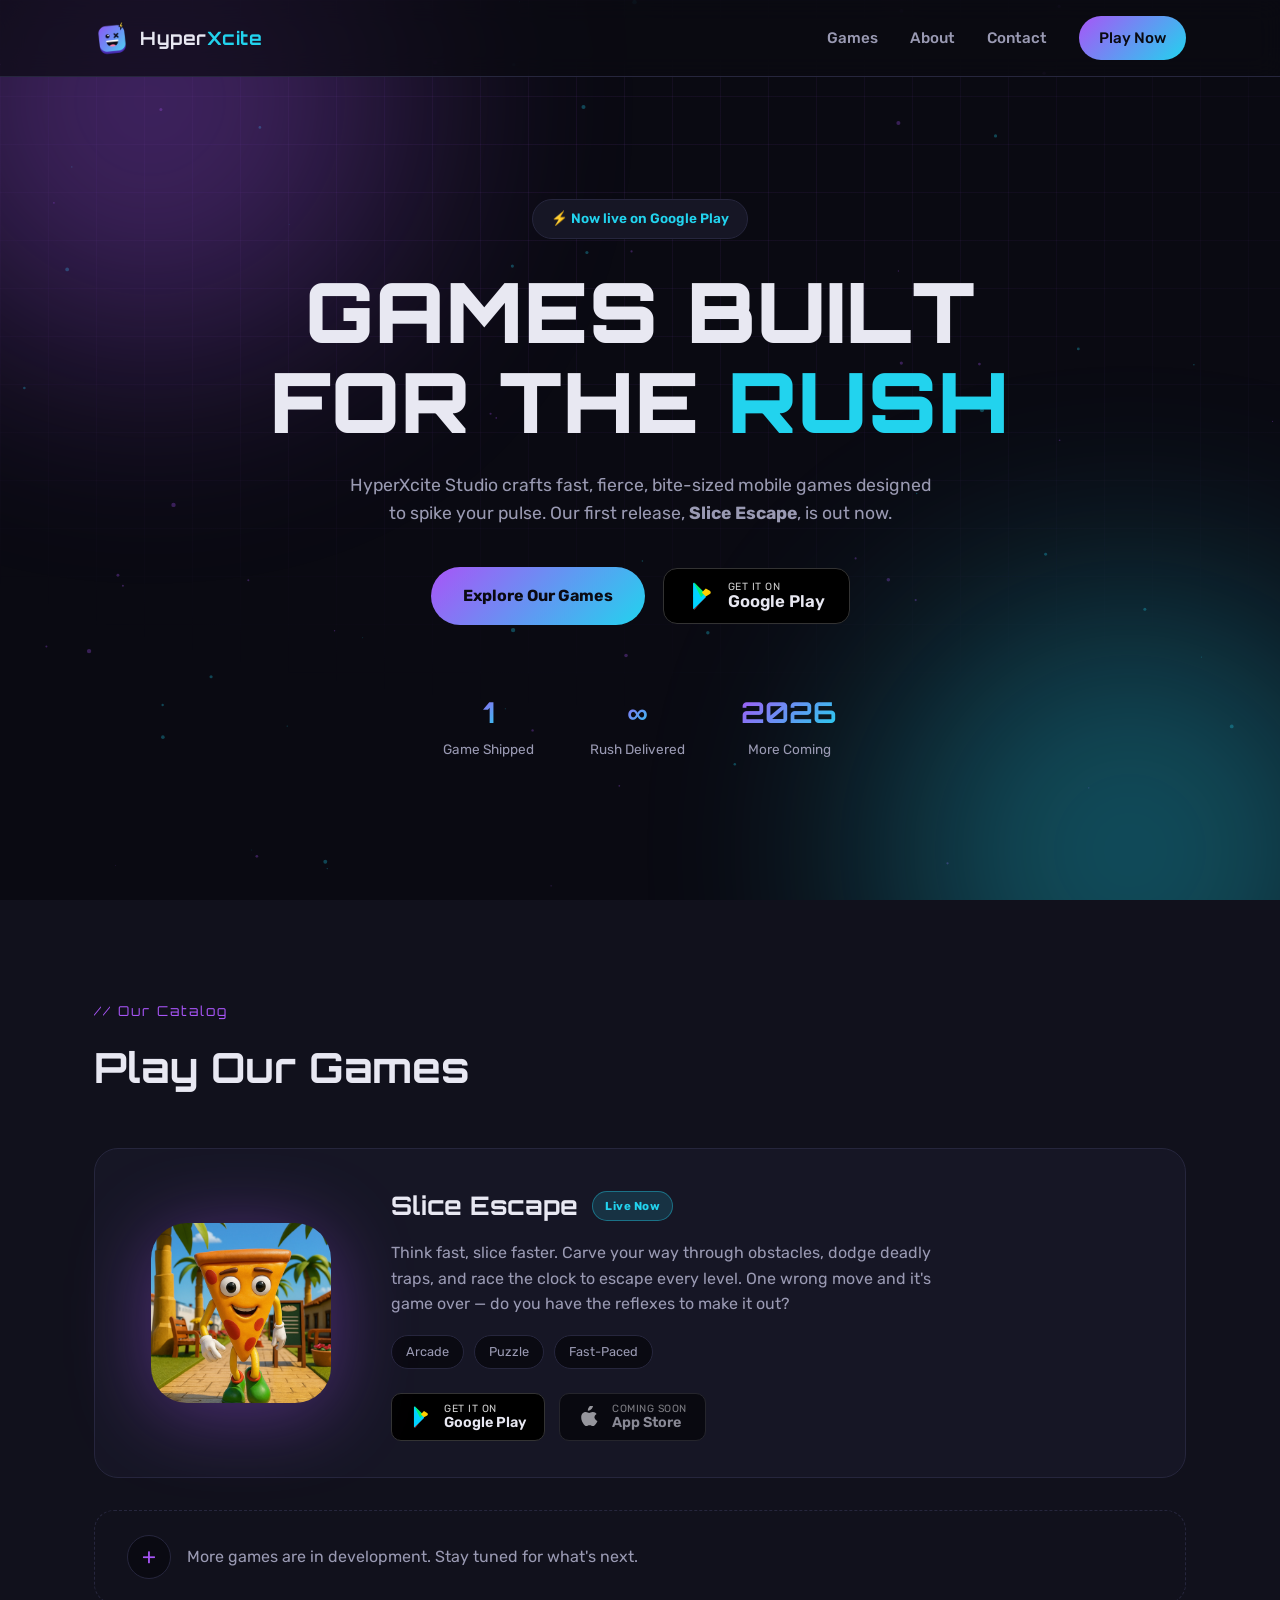
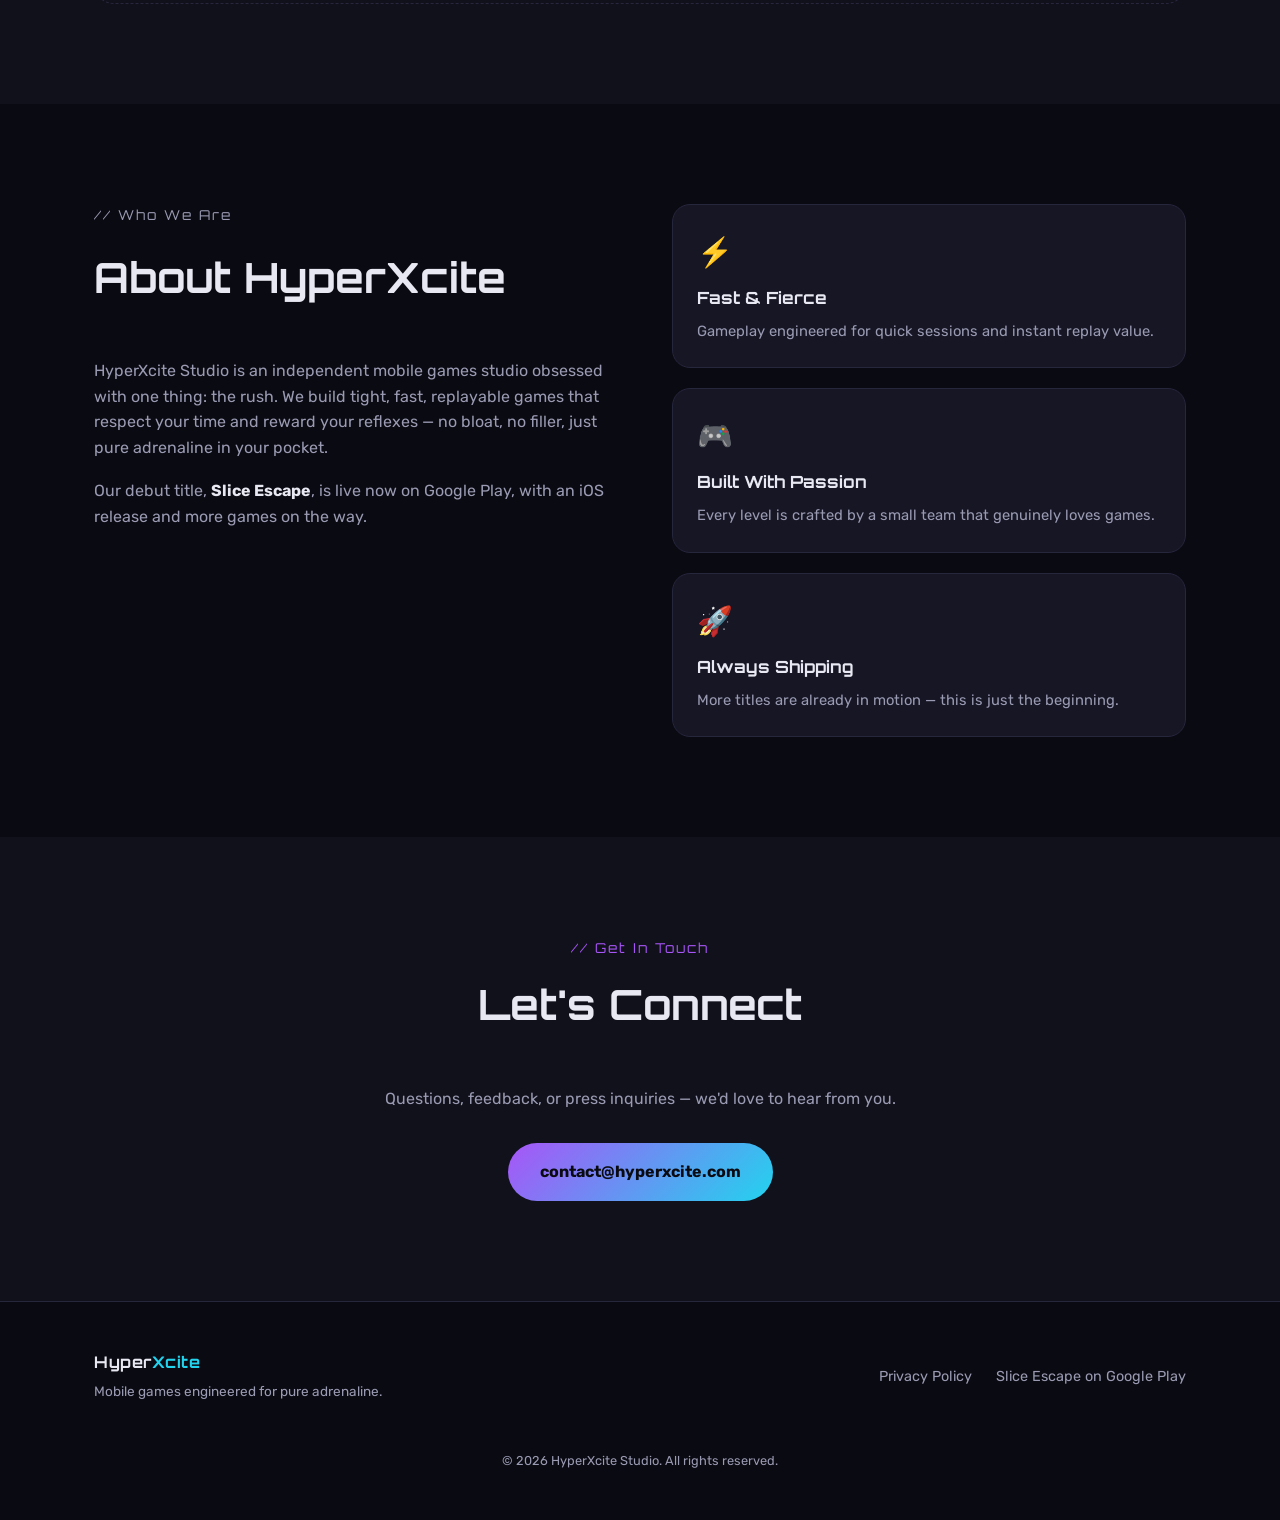
==== index.html @ 05a313d1 "Add HyperXcite mascot icon as logo and favicon Replaces the placeholder gradient-slash SVG with the " ====
<!DOCTYPE html>
<html lang="en">
<head>
<meta charset="UTF-8">
<meta name="viewport" content="width=device-width, initial-scale=1.0">
<title>HyperXcite Studio — Mobile Games Built for the Rush</title>
<meta name="description" content="HyperXcite Studio creates fast-paced, adrenaline-fueled mobile games. Play Slice Escape now on Google Play.">

<meta property="og:title" content="HyperXcite Studio">
<meta property="og:description" content="Fast. Fierce. Fun. Mobile games engineered for pure adrenaline.">
<meta property="og:type" content="website">

<link rel="icon" type="image/png" href="assets/images/favicon-64.png">

<link rel="preconnect" href="https://fonts.googleapis.com">
<link rel="preconnect" href="https://fonts.gstatic.com" crossorigin>
<link href="https://fonts.googleapis.com/css2?family=Orbitron:wght@500;700;900&family=Rubik:wght@400;500;600;700&display=swap" rel="stylesheet">

<link rel="stylesheet" href="assets/css/style.css">
</head>
<body>

<canvas id="fx" aria-hidden="true"></canvas>

<header class="site-header" id="top">
  <div class="container header-inner">
    <a href="#top" class="logo">
      <img src="assets/images/hyperxcite-icon-180.png" alt="" class="logo-mark" width="180" height="180">
      <span class="logo-text">Hyper<span class="accent">Xcite</span></span>
    </a>

    <nav class="nav" id="nav">
      <a href="#games">Games</a>
      <a href="#about">About</a>
      <a href="#contact">Contact</a>
      <a href="https://play.google.com/store/apps/developer?id=HyperXcite+Game+Studio&hl=en" class="nav-cta" target="_blank" rel="noopener">Play Now</a>
    </nav>

    <button class="nav-toggle" id="navToggle" aria-label="Toggle menu" aria-expanded="false">
      <span></span><span></span><span></span>
    </button>
  </div>
</header>

<main>

  <section class="hero">
    <div class="hero-grid" aria-hidden="true"></div>
    <div class="hero-glow hero-glow--a" aria-hidden="true"></div>
    <div class="hero-glow hero-glow--b" aria-hidden="true"></div>

    <div class="container hero-inner">
      <p class="eyebrow">⚡ Now live on Google Play</p>
      <h1 class="hero-title">
        GAMES BUILT<br>
        FOR THE <span class="accent glitch" data-text="RUSH">RUSH</span>
      </h1>
      <p class="hero-sub">
        HyperXcite Studio crafts fast, fierce, bite-sized mobile games designed to spike
        your pulse. Our first release, <strong>Slice Escape</strong>, is out now.
      </p>
      <div class="hero-actions">
        <a class="btn btn-primary" href="#games">Explore Our Games</a>
        <a class="store-badge" href="https://play.google.com/store/apps/developer?id=HyperXcite+Game+Studio&hl=en" target="_blank" rel="noopener" aria-label="Get Slice Escape on Google Play">
          <svg viewBox="0 0 512 512" class="store-badge-icon" aria-hidden="true">
            <path fill="#00D2FF" d="M325.3 234.3L104.6 13.6c-7.7 3.9-12.6 11.9-12.6 20.9v443c0 9 4.9 17 12.6 20.9l220.7-220.7z"/>
            <path fill="#00F076" d="M104.6 13.6c1.9-1 4-1.6 6.2-1.6 5 0 9.8 1.9 13.4 5.4l186.9 186.9-73 73L104.6 13.6z"/>
            <path fill="#FF3A44" d="M325.3 277.7l-87.2 87.2L124.2 498.6c-3.6 3.5-8.4 5.4-13.4 5.4-2.2 0-4.3-.6-6.2-1.6l164.6-164.7 56.1-60z"/>
            <path fill="#FFCF00" d="M398.9 221.7l-73.6 42.6-73-73 73-73 73.6 42.6c10.6 6.1 17.1 17.4 17.1 29.6s-6.5 23.6-17.1 30.2z"/>
          </svg>
          <span class="store-badge-text"><small>GET IT ON</small>Google Play</span>
        </a>
      </div>

      <div class="hero-stats">
        <div><strong>1</strong><span>Game Shipped</span></div>
        <div><strong>∞</strong><span>Rush Delivered</span></div>
        <div><strong>2026</strong><span>More Coming</span></div>
      </div>
    </div>
  </section>

  <section id="games" class="games">
    <div class="container">
      <p class="section-tag">// Our Catalog</p>
      <h2 class="section-title">Play Our Games</h2>

      <div class="game-card">
        <div class="game-art">
          <img
            src="assets/images/slice-escape-icon.png"
            alt="Slice Escape app icon"
            class="game-icon"
            width="200" height="200" loading="lazy">
        </div>

        <div class="game-info">
          <div class="game-heading">
            <h3>Slice Escape</h3>
            <span class="badge badge-live">Live Now</span>
          </div>
          <p class="game-desc">
            Think fast, slice faster. Carve your way through obstacles, dodge deadly traps,
            and race the clock to escape every level. One wrong move and it's game over —
            do you have the reflexes to make it out?
          </p>

          <ul class="game-tags">
            <li>Arcade</li>
            <li>Puzzle</li>
            <li>Fast-Paced</li>
          </ul>

          <div class="game-actions">
            <a class="store-badge store-badge--sm" href="https://play.google.com/store/apps/details?id=com.hyperxcite.sliceescape&hl=en" target="_blank" rel="noopener" aria-label="Get Slice Escape on Google Play">
              <svg viewBox="0 0 512 512" class="store-badge-icon" aria-hidden="true">
                <path fill="#00D2FF" d="M325.3 234.3L104.6 13.6c-7.7 3.9-12.6 11.9-12.6 20.9v443c0 9 4.9 17 12.6 20.9l220.7-220.7z"/>
                <path fill="#00F076" d="M104.6 13.6c1.9-1 4-1.6 6.2-1.6 5 0 9.8 1.9 13.4 5.4l186.9 186.9-73 73L104.6 13.6z"/>
                <path fill="#FF3A44" d="M325.3 277.7l-87.2 87.2L124.2 498.6c-3.6 3.5-8.4 5.4-13.4 5.4-2.2 0-4.3-.6-6.2-1.6l164.6-164.7 56.1-60z"/>
                <path fill="#FFCF00" d="M398.9 221.7l-73.6 42.6-73-73 73-73 73.6 42.6c10.6 6.1 17.1 17.4 17.1 29.6s-6.5 23.6-17.1 30.2z"/>
              </svg>
              <span class="store-badge-text"><small>GET IT ON</small>Google Play</span>
            </a>

            <span class="store-badge store-badge--sm store-badge--disabled" aria-disabled="true">
              <svg viewBox="0 0 384 512" class="store-badge-icon store-badge-icon--apple" aria-hidden="true">
                <path fill="currentColor" d="M318.7 268.7c-.2-36.7 16.4-64.4 50-84.8-18.8-26.9-47.2-41.7-84.7-44.6-35.5-2.8-74.3 20.7-88.5 20.7-15 0-49.4-19.7-76.4-19.2-52.3.8-107.9 41.5-107.9 124.5 0 25.4 4.8 51.7 14.3 78.8 12.8 36.2 59 124.9 107.3 123.4 25.2-.6 43-17.9 75.8-17.9 31.8 0 48.3 17.9 76.4 17.9 48.8-.7 90.5-81.4 102.6-117.6-65.3-30.8-68.9-90.4-68.9-81.2zM255.6 65.4c20.9-25.3 35.1-60 31.1-94.6-30.4 1.2-67.1 20.4-88.8 46.4-19.5 23-36.6 59.4-32 93.6 31.6 2.4 64.1-17.2 89.7-45.4z"/>
              </svg>
              <span class="store-badge-text"><small>COMING SOON</small>App Store</span>
            </span>
          </div>
        </div>
      </div>

      <div class="more-games">
        <div class="more-games-icon" aria-hidden="true">+</div>
        <p>More games are in development. Stay tuned for what's next.</p>
      </div>
    </div>
  </section>

  <section id="about" class="about">
    <div class="container about-inner">
      <div class="about-copy">
        <p class="section-tag">// Who We Are</p>
        <h2 class="section-title">About HyperXcite</h2>
        <p>
          HyperXcite Studio is an independent mobile games studio obsessed with one thing:
          the rush. We build tight, fast, replayable games that respect your time and reward
          your reflexes — no bloat, no filler, just pure adrenaline in your pocket.
        </p>
        <p>
          Our debut title, <strong>Slice Escape</strong>, is live now on Google Play, with an
          iOS release and more games on the way.
        </p>
      </div>

      <div class="about-features">
        <div class="feature-card">
          <div class="feature-icon">⚡</div>
          <h3>Fast &amp; Fierce</h3>
          <p>Gameplay engineered for quick sessions and instant replay value.</p>
        </div>
        <div class="feature-card">
          <div class="feature-icon">🎮</div>
          <h3>Built With Passion</h3>
          <p>Every level is crafted by a small team that genuinely loves games.</p>
        </div>
        <div class="feature-card">
          <div class="feature-icon">🚀</div>
          <h3>Always Shipping</h3>
          <p>More titles are already in motion — this is just the beginning.</p>
        </div>
      </div>
    </div>
  </section>

  <section id="contact" class="contact">
    <div class="container contact-inner">
      <p class="section-tag">// Get In Touch</p>
      <h2 class="section-title">Let's Connect</h2>
      <p class="contact-sub">Questions, feedback, or press inquiries — we'd love to hear from you.</p>
      <a class="btn btn-primary" href="mailto:contact@hyperxcite.com">contact@hyperxcite.com</a>
    </div>
  </section>

</main>

<footer class="site-footer">
  <div class="container footer-inner">
    <div class="footer-brand">
      <span class="logo-text small">Hyper<span class="accent">Xcite</span></span>
      <p>Mobile games engineered for pure adrenaline.</p>
    </div>
    <div class="footer-links">
      <a href="privacy.html">Privacy Policy</a>
      <a href="https://play.google.com/store/apps/details?id=com.hyperxcite.sliceescape&hl=en" target="_blank" rel="noopener">Slice Escape on Google Play</a>
    </div>
    <p class="footer-copy">© 2026 HyperXcite Studio. All rights reserved.</p>
  </div>
</footer>

<script src="assets/js/main.js"></script>
</body>
</html>
---- assets/css/style.css ----
/* ---------- Tokens ---------- */
:root {
  --bg: #0a0a12;
  --bg-soft: #11111c;
  --surface: #161625;
  --surface-border: #26263d;
  --text: #e8e8f2;
  --text-muted: #9a9ab3;
  --purple: #a855f7;
  --cyan: #22d3ee;
  --pink: #f472b6;
  --grad: linear-gradient(135deg, var(--purple), var(--cyan));
  --font-display: 'Orbitron', sans-serif;
  --font-body: 'Rubik', sans-serif;
  --container: 1140px;
}

* { margin: 0; padding: 0; box-sizing: border-box; }

html { scroll-behavior: smooth; }

body {
  background: var(--bg);
  color: var(--text);
  font-family: var(--font-body);
  line-height: 1.6;
  overflow-x: hidden;
}

.container {
  max-width: var(--container);
  margin: 0 auto;
  padding: 0 24px;
}

.accent { color: var(--cyan); }

a { color: inherit; text-decoration: none; }

#fx {
  position: fixed;
  inset: 0;
  z-index: 0;
  opacity: 0.5;
  pointer-events: none;
}

/* ---------- Header ---------- */
.site-header {
  position: fixed;
  top: 0; left: 0; right: 0;
  z-index: 50;
  background: rgba(10, 10, 18, 0.7);
  backdrop-filter: blur(12px);
  border-bottom: 1px solid var(--surface-border);
}

.header-inner {
  display: flex;
  align-items: center;
  justify-content: space-between;
  height: 76px;
}

.logo {
  display: flex;
  align-items: center;
  gap: 10px;
}

.logo-mark { width: 36px; height: 36px; flex-shrink: 0; object-fit: contain; }

.logo-text {
  font-family: var(--font-display);
  font-weight: 700;
  font-size: 1.15rem;
  letter-spacing: 0.5px;
}
.logo-text.small { font-size: 1rem; }

.nav {
  display: flex;
  align-items: center;
  gap: 32px;
}

.nav a {
  font-size: 0.95rem;
  font-weight: 500;
  color: var(--text-muted);
  transition: color 0.2s;
}
.nav a:hover { color: var(--text); }

.nav-cta {
  padding: 10px 20px;
  border-radius: 999px;
  background: var(--grad);
  color: #0a0a12 !important;
  font-weight: 700;
}

.nav-toggle {
  display: none;
  flex-direction: column;
  justify-content: center;
  gap: 5px;
  width: 36px; height: 36px;
  background: none;
  border: none;
  cursor: pointer;
}
.nav-toggle span {
  width: 100%;
  height: 2px;
  background: var(--text);
  border-radius: 2px;
}

/* ---------- Hero ---------- */
.hero {
  position: relative;
  min-height: 100vh;
  display: flex;
  align-items: center;
  padding: 140px 0 80px;
  overflow: hidden;
}

.hero-grid {
  position: absolute;
  inset: 0;
  background-image:
    linear-gradient(rgba(168,85,247,0.08) 1px, transparent 1px),
    linear-gradient(90deg, rgba(168,85,247,0.08) 1px, transparent 1px);
  background-size: 48px 48px;
  mask-image: radial-gradient(ellipse 80% 60% at 50% 20%, black, transparent);
}

.hero-glow {
  position: absolute;
  width: 500px; height: 500px;
  border-radius: 50%;
  filter: blur(120px);
  opacity: 0.35;
  z-index: 0;
}
.hero-glow--a { background: var(--purple); top: -150px; left: -100px; }
.hero-glow--b { background: var(--cyan); bottom: -200px; right: -100px; }

.hero-inner { position: relative; z-index: 1; text-align: center; }

.eyebrow {
  display: inline-block;
  padding: 8px 18px;
  border-radius: 999px;
  border: 1px solid var(--surface-border);
  background: var(--surface);
  color: var(--cyan);
  font-size: 0.85rem;
  font-weight: 600;
  margin-bottom: 28px;
}

.hero-title {
  font-family: var(--font-display);
  font-weight: 900;
  font-size: clamp(2.6rem, 7vw, 5.2rem);
  line-height: 1.08;
  letter-spacing: 1px;
  margin-bottom: 24px;
}

.glitch { position: relative; }

.hero-sub {
  max-width: 600px;
  margin: 0 auto 40px;
  color: var(--text-muted);
  font-size: 1.1rem;
}

.hero-actions {
  display: flex;
  flex-wrap: wrap;
  justify-content: center;
  align-items: center;
  gap: 18px;
  margin-bottom: 64px;
}

.btn {
  display: inline-flex;
  align-items: center;
  justify-content: center;
  padding: 16px 32px;
  border-radius: 999px;
  font-weight: 700;
  font-size: 1rem;
  transition: transform 0.2s, box-shadow 0.2s;
}

.btn-primary {
  background: var(--grad);
  color: #0a0a12;
  box-shadow: 0 0 0 0 rgba(168,85,247,0);
}
.btn-primary:hover {
  transform: translateY(-3px);
  box-shadow: 0 10px 30px -5px rgba(168,85,247,0.6);
}

.store-badge {
  display: inline-flex;
  align-items: center;
  gap: 12px;
  padding: 12px 24px;
  border-radius: 14px;
  background: #000;
  border: 1px solid #333;
  transition: transform 0.2s, border-color 0.2s;
}
.store-badge:hover { transform: translateY(-3px); border-color: var(--cyan); }
.store-badge-icon { width: 28px; height: 28px; }
.store-badge-icon--apple { color: #fff; }
.store-badge-text { display: flex; flex-direction: column; text-align: left; font-weight: 600; font-size: 1.05rem; line-height: 1.1; }
.store-badge-text small { font-size: 0.65rem; font-weight: 400; color: #ccc; letter-spacing: 0.5px; }

.store-badge--sm { padding: 9px 18px; border-radius: 10px; }
.store-badge--sm .store-badge-icon { width: 22px; height: 22px; }
.store-badge--sm .store-badge-text { font-size: 0.9rem; }

.store-badge--disabled {
  opacity: 0.55;
  cursor: default;
  pointer-events: none;
}

.hero-stats {
  display: flex;
  justify-content: center;
  gap: 56px;
  flex-wrap: wrap;
}
.hero-stats div { display: flex; flex-direction: column; align-items: center; gap: 4px; }
.hero-stats strong {
  font-family: var(--font-display);
  font-size: 1.8rem;
  background: var(--grad);
  -webkit-background-clip: text;
  background-clip: text;
  color: transparent;
}
.hero-stats span { font-size: 0.85rem; color: var(--text-muted); }

/* ---------- Sections (generic) ---------- */
section { position: relative; z-index: 1; padding: 100px 0; }

.section-tag {
  font-family: var(--font-display);
  color: var(--purple);
  font-size: 0.85rem;
  letter-spacing: 2px;
  margin-bottom: 12px;
}

.section-title {
  font-family: var(--font-display);
  font-weight: 700;
  font-size: clamp(1.8rem, 4vw, 2.6rem);
  margin-bottom: 48px;
}

/* ---------- Games ---------- */
.games { background: var(--bg-soft); }

.game-card {
  display: grid;
  grid-template-columns: 220px 1fr;
  gap: 40px;
  background: var(--surface);
  border: 1px solid var(--surface-border);
  border-radius: 24px;
  padding: 36px;
  align-items: center;
}

.game-art { display: flex; justify-content: center; }
.game-icon {
  width: 180px; height: 180px;
  border-radius: 36px;
  object-fit: cover;
  filter: drop-shadow(0 10px 40px rgba(168,85,247,0.4));
}

.game-heading { display: flex; align-items: center; gap: 14px; margin-bottom: 14px; flex-wrap: wrap; }
.game-heading h3 { font-family: var(--font-display); font-size: 1.6rem; }

.badge {
  font-size: 0.72rem;
  font-weight: 700;
  padding: 5px 12px;
  border-radius: 999px;
  letter-spacing: 0.5px;
}
.badge-live {
  background: rgba(34,211,238,0.15);
  color: var(--cyan);
  border: 1px solid rgba(34,211,238,0.4);
}

.game-desc { color: var(--text-muted); margin-bottom: 18px; max-width: 560px; }

.game-tags { display: flex; gap: 10px; list-style: none; margin-bottom: 24px; flex-wrap: wrap; }
.game-tags li {
  font-size: 0.8rem;
  padding: 6px 14px;
  border-radius: 999px;
  background: var(--bg);
  border: 1px solid var(--surface-border);
  color: var(--text-muted);
}

.game-actions { display: flex; gap: 14px; flex-wrap: wrap; }

.more-games {
  margin-top: 32px;
  display: flex;
  align-items: center;
  gap: 16px;
  color: var(--text-muted);
  border: 1px dashed var(--surface-border);
  border-radius: 20px;
  padding: 24px 32px;
}
.more-games-icon {
  width: 44px; height: 44px;
  flex-shrink: 0;
  border-radius: 50%;
  display: flex; align-items: center; justify-content: center;
  background: var(--bg);
  border: 1px solid var(--surface-border);
  font-size: 1.4rem;
  color: var(--purple);
}

/* ---------- About ---------- */
.about-inner {
  display: grid;
  grid-template-columns: 1fr 1fr;
  gap: 64px;
  align-items: start;
}

.about-copy p { color: var(--text-muted); margin-bottom: 18px; }
.about-copy strong { color: var(--text); }

.about-features { display: flex; flex-direction: column; gap: 20px; }

.feature-card {
  background: var(--surface);
  border: 1px solid var(--surface-border);
  border-radius: 18px;
  padding: 24px;
}
.feature-icon { font-size: 1.8rem; margin-bottom: 10px; }
.feature-card h3 { font-family: var(--font-display); font-size: 1.05rem; margin-bottom: 8px; }
.feature-card p { color: var(--text-muted); font-size: 0.92rem; }

/* ---------- Contact ---------- */
.contact { background: var(--bg-soft); text-align: center; }
.contact-inner { max-width: 560px; margin: 0 auto; }
.contact-sub { color: var(--text-muted); margin-bottom: 32px; }

/* ---------- Footer ---------- */
.site-footer {
  border-top: 1px solid var(--surface-border);
  padding: 48px 0;
  position: relative; z-index: 1;
}
.footer-inner {
  display: flex;
  justify-content: space-between;
  align-items: center;
  flex-wrap: wrap;
  gap: 24px;
}
.footer-brand p { color: var(--text-muted); font-size: 0.85rem; margin-top: 6px; }
.footer-links { display: flex; gap: 24px; flex-wrap: wrap; }
.footer-links a { color: var(--text-muted); font-size: 0.9rem; transition: color 0.2s; }
.footer-links a:hover { color: var(--cyan); }
.footer-copy { width: 100%; text-align: center; color: var(--text-muted); font-size: 0.8rem; margin-top: 24px; }

/* ---------- Reveal animation ---------- */
.reveal { opacity: 0; transform: translateY(24px); transition: opacity 0.6s ease, transform 0.6s ease; }
.reveal.is-visible { opacity: 1; transform: translateY(0); }

/* ---------- Responsive ---------- */
@media (max-width: 860px) {
  .nav { display: none; }
  .nav-toggle { display: flex; }
  .game-card { grid-template-columns: 1fr; text-align: center; }
  .game-heading { justify-content: center; }
  .game-actions { justify-content: center; }
  .about-inner { grid-template-columns: 1fr; }
}

@media (max-width: 860px) {
  .nav.is-open {
    display: flex;
    flex-direction: column;
    position: absolute;
    top: 76px; left: 0; right: 0;
    background: var(--bg-soft);
    border-bottom: 1px solid var(--surface-border);
    padding: 24px;
    gap: 20px;
  }
}
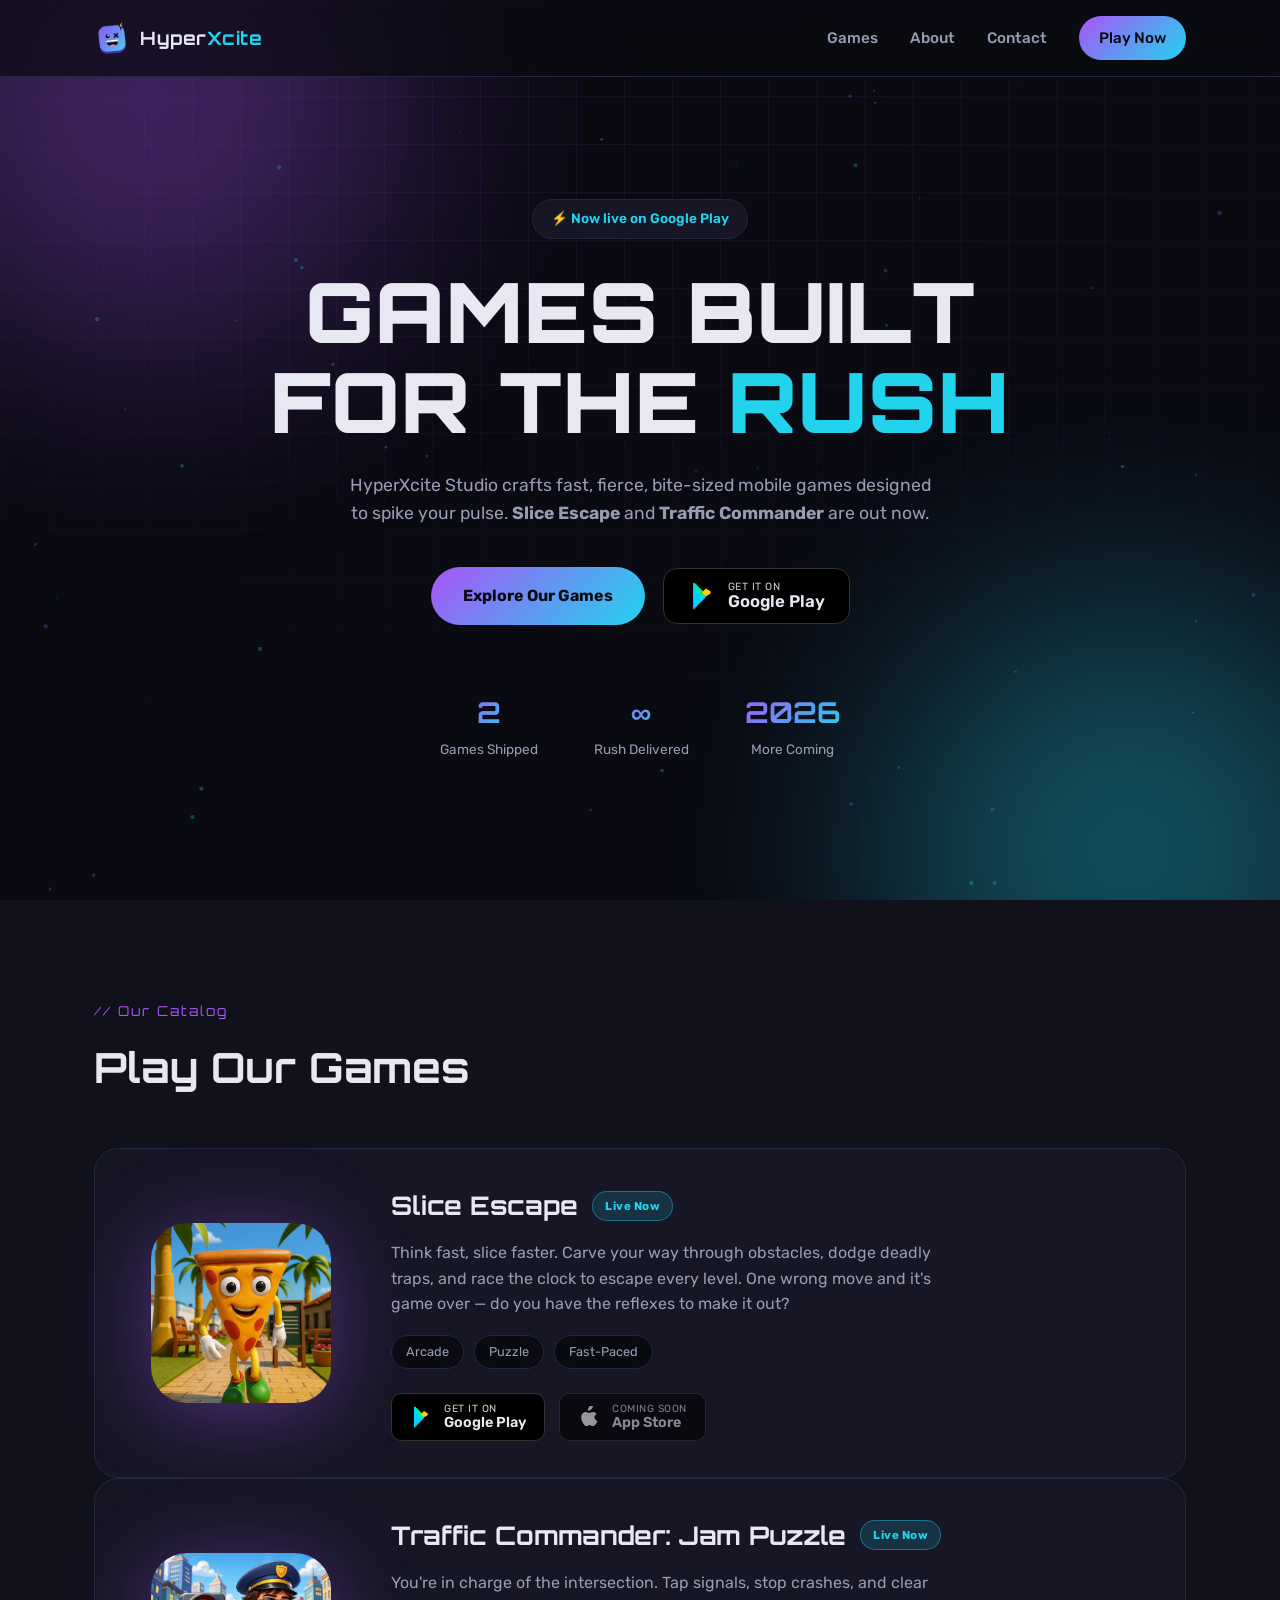
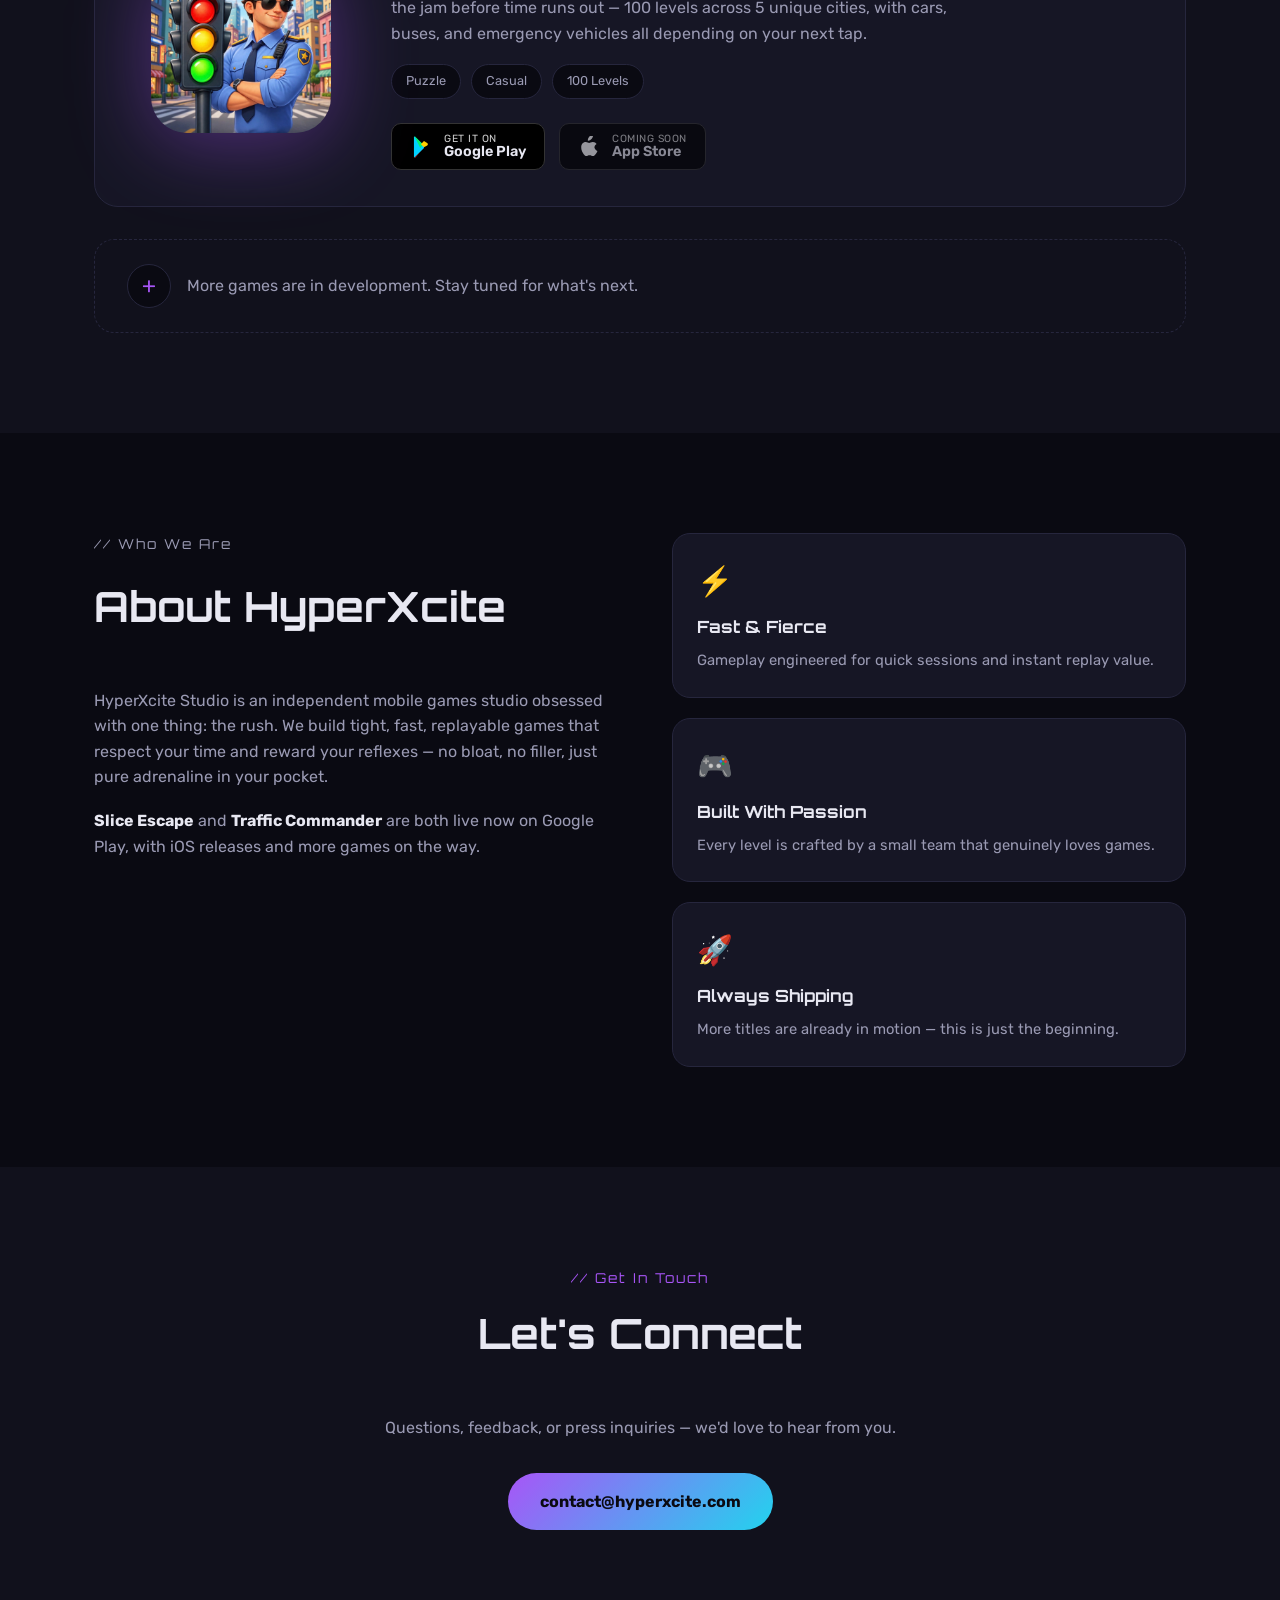
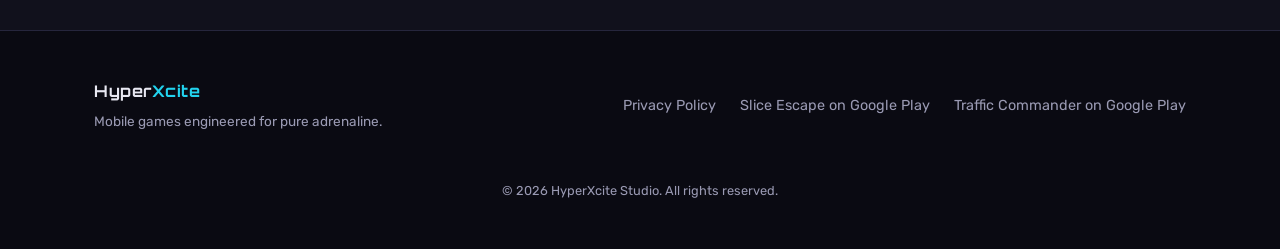
==== commit 69d6db9e: "Add Traffic Commander: Jam Puzzle to games catalog Second HyperXcite title, now live on Google Play." ====
--- a/index.html
+++ b/index.html
@@ -57,7 +57,7 @@
       </h1>
       <p class="hero-sub">
         HyperXcite Studio crafts fast, fierce, bite-sized mobile games designed to spike
-        your pulse. Our first release, <strong>Slice Escape</strong>, is out now.
+        your pulse. <strong>Slice Escape</strong> and <strong>Traffic Commander</strong> are out now.
       </p>
       <div class="hero-actions">
         <a class="btn btn-primary" href="#games">Explore Our Games</a>
@@ -73,7 +73,7 @@
       </div>
 
       <div class="hero-stats">
-        <div><strong>1</strong><span>Game Shipped</span></div>
+        <div><strong>2</strong><span>Games Shipped</span></div>
         <div><strong>∞</strong><span>Rush Delivered</span></div>
         <div><strong>2026</strong><span>More Coming</span></div>
       </div>
@@ -113,6 +113,53 @@
 
           <div class="game-actions">
             <a class="store-badge store-badge--sm" href="https://play.google.com/store/apps/details?id=com.hyperxcite.sliceescape&hl=en" target="_blank" rel="noopener" aria-label="Get Slice Escape on Google Play">
+              <svg viewBox="0 0 512 512" class="store-badge-icon" aria-hidden="true">
+                <path fill="#00D2FF" d="M325.3 234.3L104.6 13.6c-7.7 3.9-12.6 11.9-12.6 20.9v443c0 9 4.9 17 12.6 20.9l220.7-220.7z"/>
+                <path fill="#00F076" d="M104.6 13.6c1.9-1 4-1.6 6.2-1.6 5 0 9.8 1.9 13.4 5.4l186.9 186.9-73 73L104.6 13.6z"/>
+                <path fill="#FF3A44" d="M325.3 277.7l-87.2 87.2L124.2 498.6c-3.6 3.5-8.4 5.4-13.4 5.4-2.2 0-4.3-.6-6.2-1.6l164.6-164.7 56.1-60z"/>
+                <path fill="#FFCF00" d="M398.9 221.7l-73.6 42.6-73-73 73-73 73.6 42.6c10.6 6.1 17.1 17.4 17.1 29.6s-6.5 23.6-17.1 30.2z"/>
+              </svg>
+              <span class="store-badge-text"><small>GET IT ON</small>Google Play</span>
+            </a>
+
+            <span class="store-badge store-badge--sm store-badge--disabled" aria-disabled="true">
+              <svg viewBox="0 0 384 512" class="store-badge-icon store-badge-icon--apple" aria-hidden="true">
+                <path fill="currentColor" d="M318.7 268.7c-.2-36.7 16.4-64.4 50-84.8-18.8-26.9-47.2-41.7-84.7-44.6-35.5-2.8-74.3 20.7-88.5 20.7-15 0-49.4-19.7-76.4-19.2-52.3.8-107.9 41.5-107.9 124.5 0 25.4 4.8 51.7 14.3 78.8 12.8 36.2 59 124.9 107.3 123.4 25.2-.6 43-17.9 75.8-17.9 31.8 0 48.3 17.9 76.4 17.9 48.8-.7 90.5-81.4 102.6-117.6-65.3-30.8-68.9-90.4-68.9-81.2zM255.6 65.4c20.9-25.3 35.1-60 31.1-94.6-30.4 1.2-67.1 20.4-88.8 46.4-19.5 23-36.6 59.4-32 93.6 31.6 2.4 64.1-17.2 89.7-45.4z"/>
+              </svg>
+              <span class="store-badge-text"><small>COMING SOON</small>App Store</span>
+            </span>
+          </div>
+        </div>
+      </div>
+
+      <div class="game-card">
+        <div class="game-art">
+          <img
+            src="assets/images/traffic-commander-icon.png"
+            alt="Traffic Commander: Jam Puzzle app icon"
+            class="game-icon"
+            width="200" height="200" loading="lazy">
+        </div>
+
+        <div class="game-info">
+          <div class="game-heading">
+            <h3>Traffic Commander: Jam Puzzle</h3>
+            <span class="badge badge-live">Live Now</span>
+          </div>
+          <p class="game-desc">
+            You're in charge of the intersection. Tap signals, stop crashes, and clear the jam
+            before time runs out — 100 levels across 5 unique cities, with cars, buses, and
+            emergency vehicles all depending on your next tap.
+          </p>
+
+          <ul class="game-tags">
+            <li>Puzzle</li>
+            <li>Casual</li>
+            <li>100 Levels</li>
+          </ul>
+
+          <div class="game-actions">
+            <a class="store-badge store-badge--sm" href="https://play.google.com/store/apps/details?id=com.hyperxcite.trafficcommander" target="_blank" rel="noopener" aria-label="Get Traffic Commander on Google Play">
               <svg viewBox="0 0 512 512" class="store-badge-icon" aria-hidden="true">
                 <path fill="#00D2FF" d="M325.3 234.3L104.6 13.6c-7.7 3.9-12.6 11.9-12.6 20.9v443c0 9 4.9 17 12.6 20.9l220.7-220.7z"/>
                 <path fill="#00F076" d="M104.6 13.6c1.9-1 4-1.6 6.2-1.6 5 0 9.8 1.9 13.4 5.4l186.9 186.9-73 73L104.6 13.6z"/>
@@ -150,8 +197,8 @@
           your reflexes — no bloat, no filler, just pure adrenaline in your pocket.
         </p>
         <p>
-          Our debut title, <strong>Slice Escape</strong>, is live now on Google Play, with an
-          iOS release and more games on the way.
+          <strong>Slice Escape</strong> and <strong>Traffic Commander</strong> are both live now
+          on Google Play, with iOS releases and more games on the way.
         </p>
       </div>
 
@@ -195,6 +242,7 @@
     <div class="footer-links">
       <a href="privacy.html">Privacy Policy</a>
       <a href="https://play.google.com/store/apps/details?id=com.hyperxcite.sliceescape&hl=en" target="_blank" rel="noopener">Slice Escape on Google Play</a>
+      <a href="https://play.google.com/store/apps/details?id=com.hyperxcite.trafficcommander" target="_blank" rel="noopener">Traffic Commander on Google Play</a>
     </div>
     <p class="footer-copy">© 2026 HyperXcite Studio. All rights reserved.</p>
   </div>
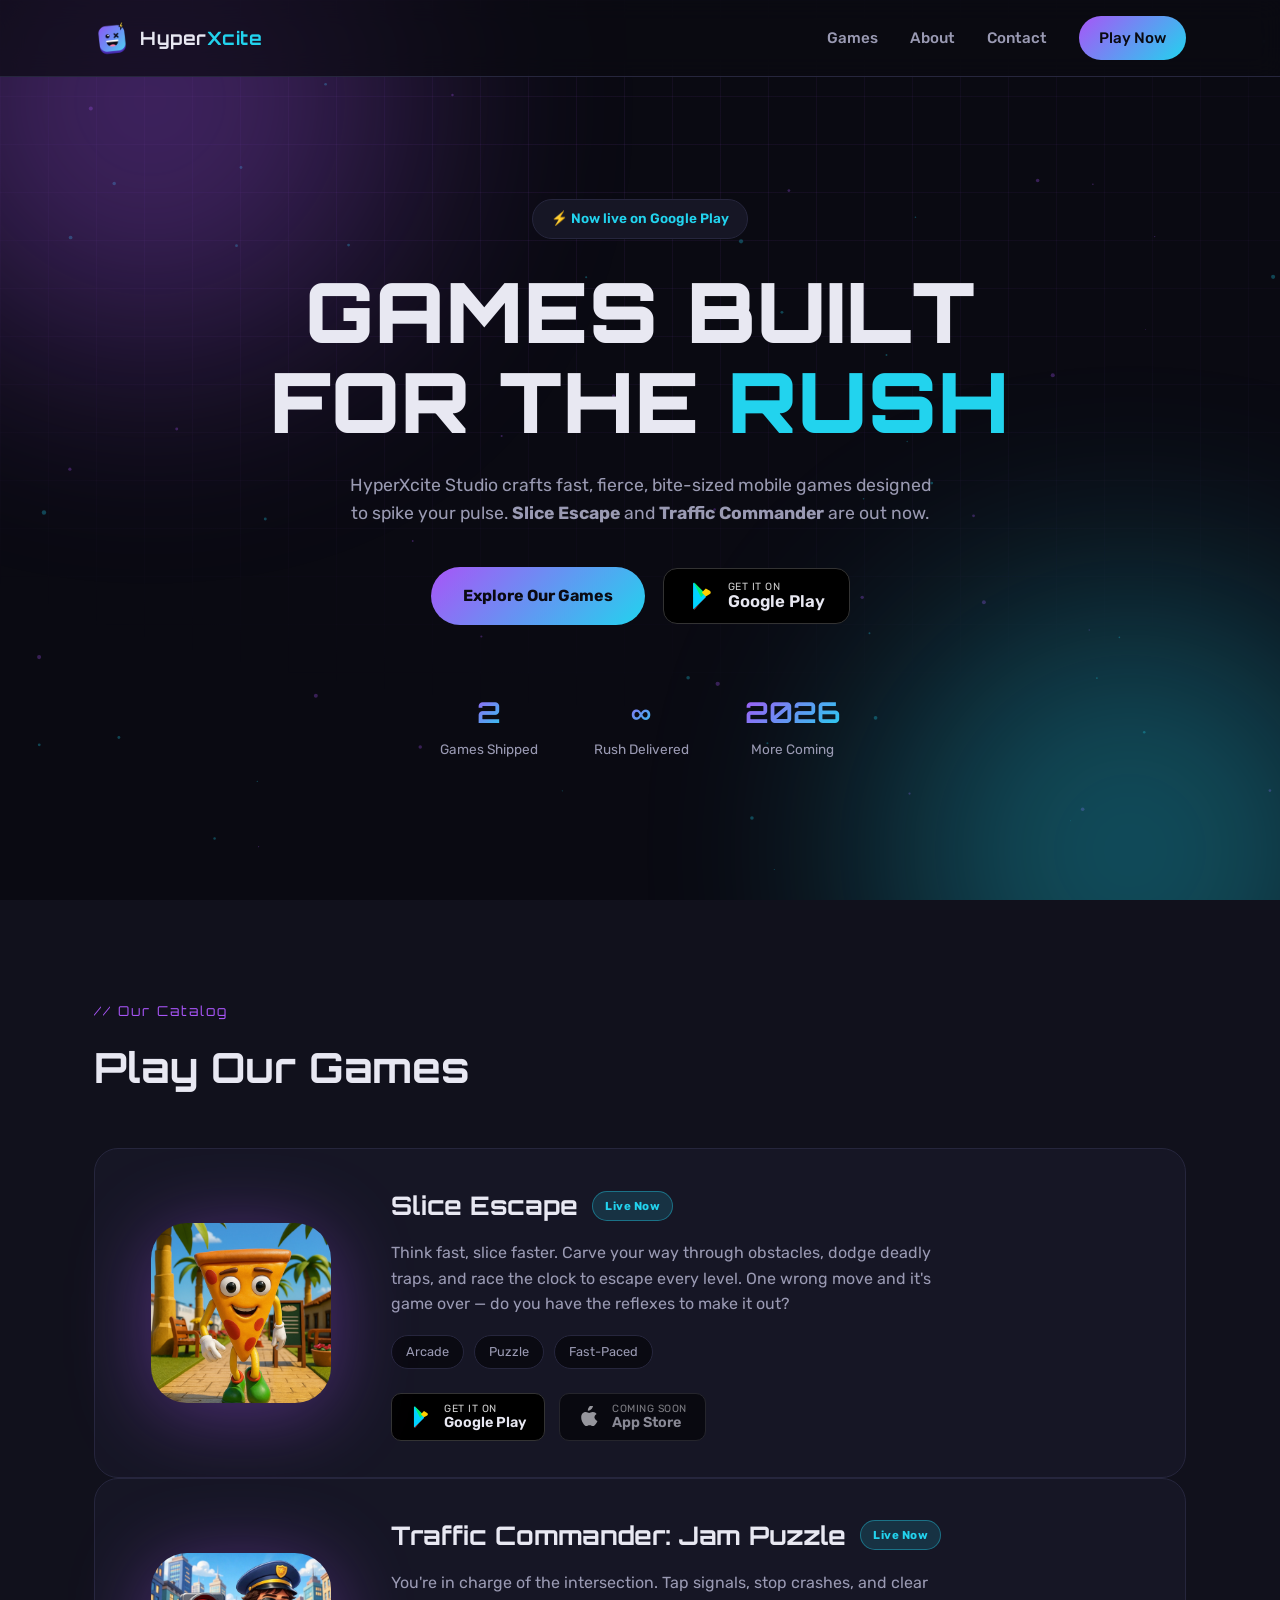
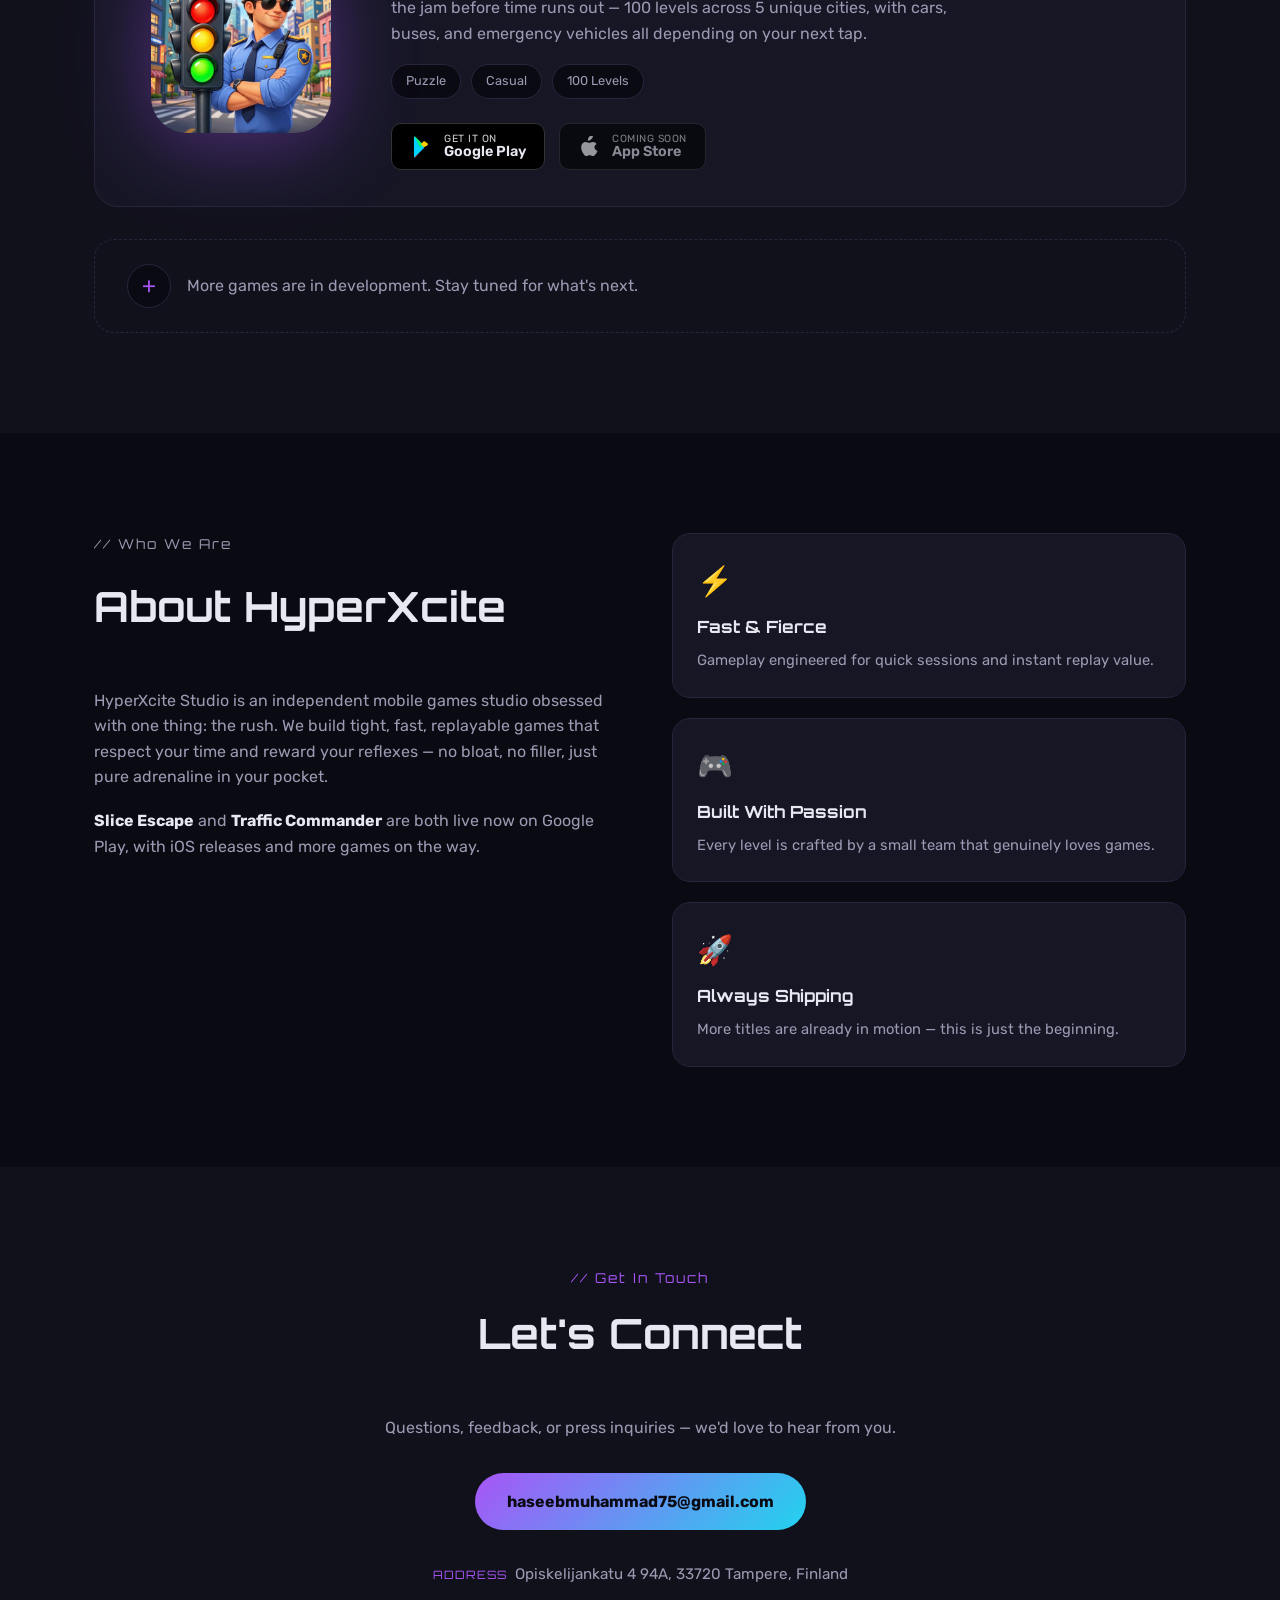
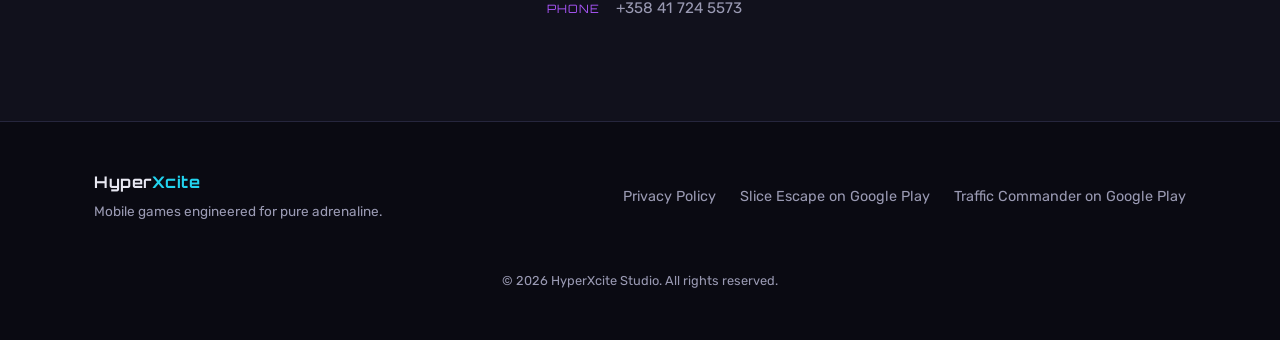
==== commit 40558870: "Add address and phone to contact section, update contact email Replaces placeholder contact@hyperxci" ====
--- a/index.html
+++ b/index.html
@@ -227,7 +227,12 @@
       <p class="section-tag">// Get In Touch</p>
       <h2 class="section-title">Let's Connect</h2>
       <p class="contact-sub">Questions, feedback, or press inquiries — we'd love to hear from you.</p>
-      <a class="btn btn-primary" href="mailto:contact@hyperxcite.com">contact@hyperxcite.com</a>
+      <a class="btn btn-primary" href="mailto:haseebmuhammad75@gmail.com">haseebmuhammad75@gmail.com</a>
+
+      <div class="contact-details">
+        <p><span>Address</span>Opiskelijankatu 4 94A, 33720 Tampere, Finland</p>
+        <p><span>Phone</span><a href="tel:+358417245573">+358 41 724 5573</a></p>
+      </div>
     </div>
   </section>
 
--- a/assets/css/style.css
+++ b/assets/css/style.css
@@ -372,6 +372,21 @@
 .contact-inner { max-width: 560px; margin: 0 auto; }
 .contact-sub { color: var(--text-muted); margin-bottom: 32px; }
 
+.contact-details { margin-top: 32px; display: flex; flex-direction: column; gap: 10px; }
+.contact-details p { color: var(--text-muted); font-size: 0.95rem; }
+.contact-details a { color: var(--text-muted); transition: color 0.2s; }
+.contact-details a:hover { color: var(--cyan); }
+.contact-details span {
+  display: inline-block;
+  min-width: 70px;
+  margin-right: 8px;
+  color: var(--purple);
+  font-family: var(--font-display);
+  font-size: 0.72rem;
+  letter-spacing: 1px;
+  text-transform: uppercase;
+}
+
 /* ---------- Footer ---------- */
 .site-footer {
   border-top: 1px solid var(--surface-border);
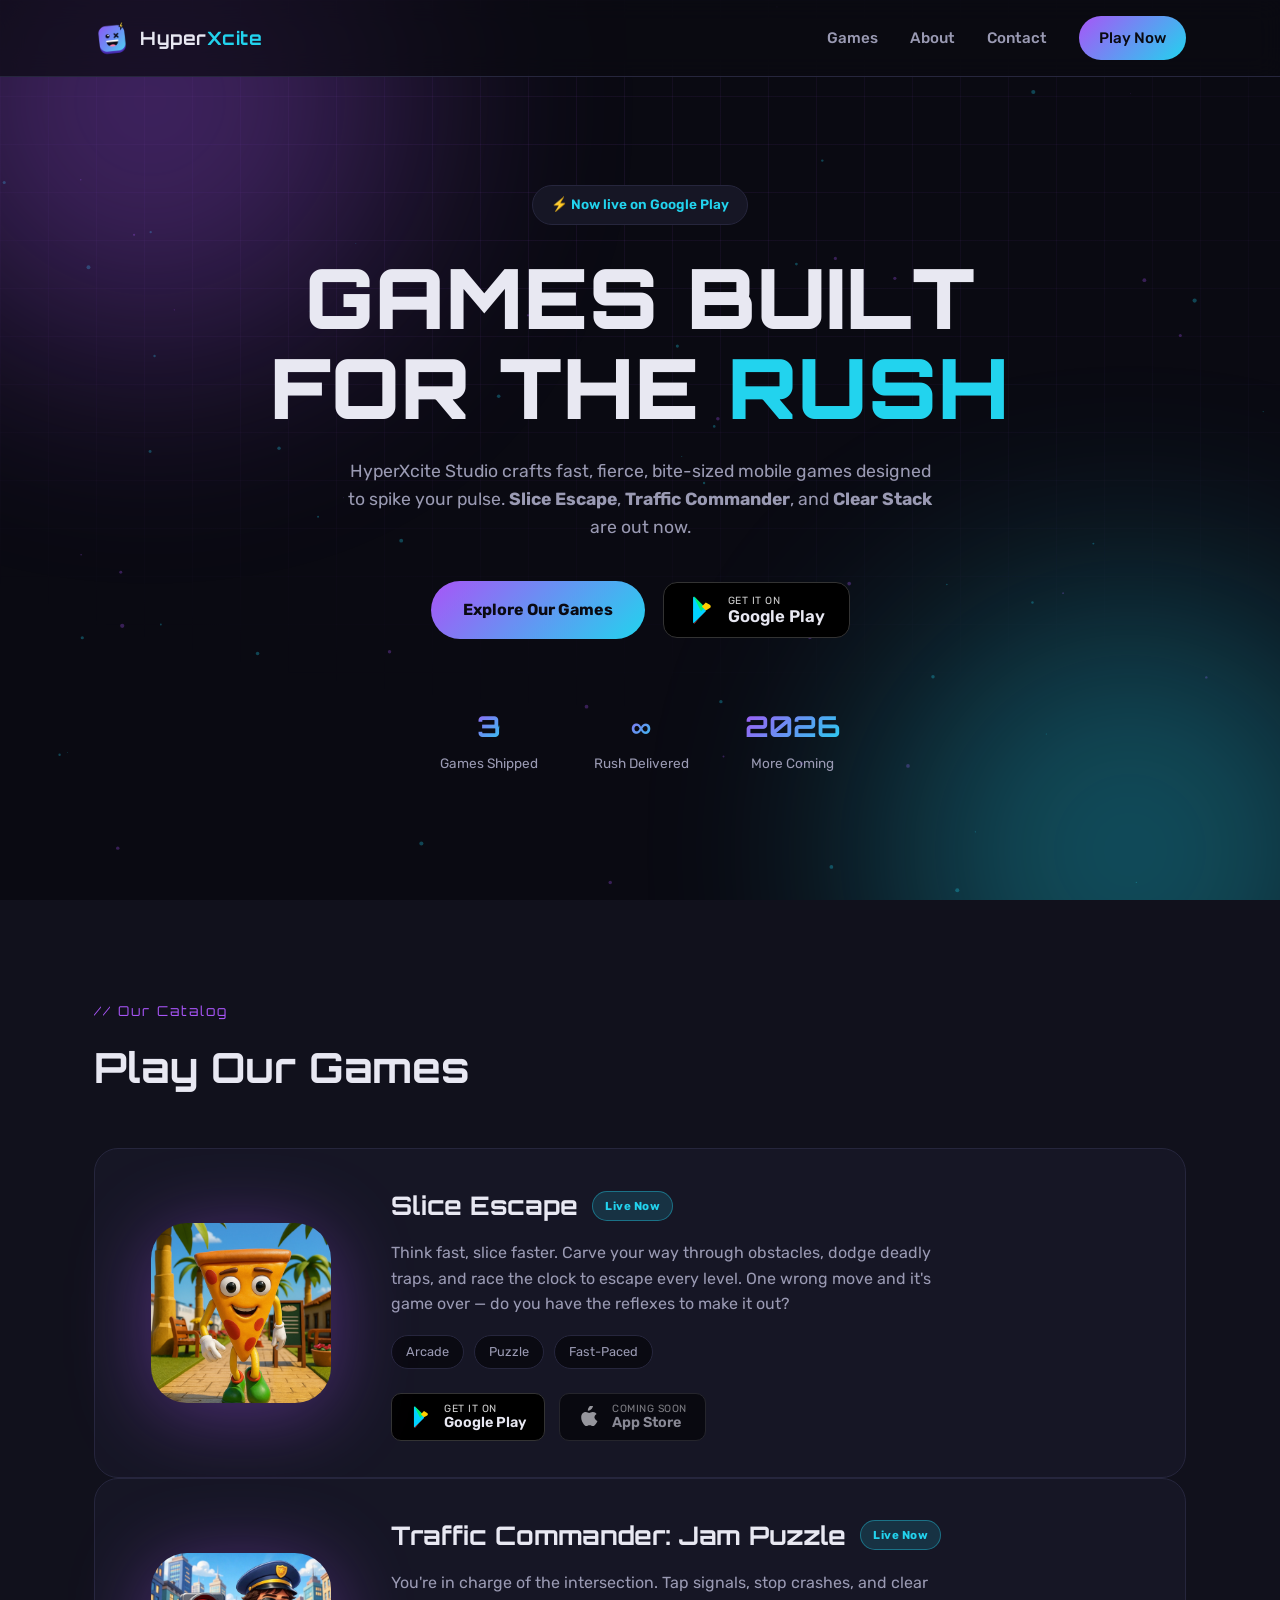
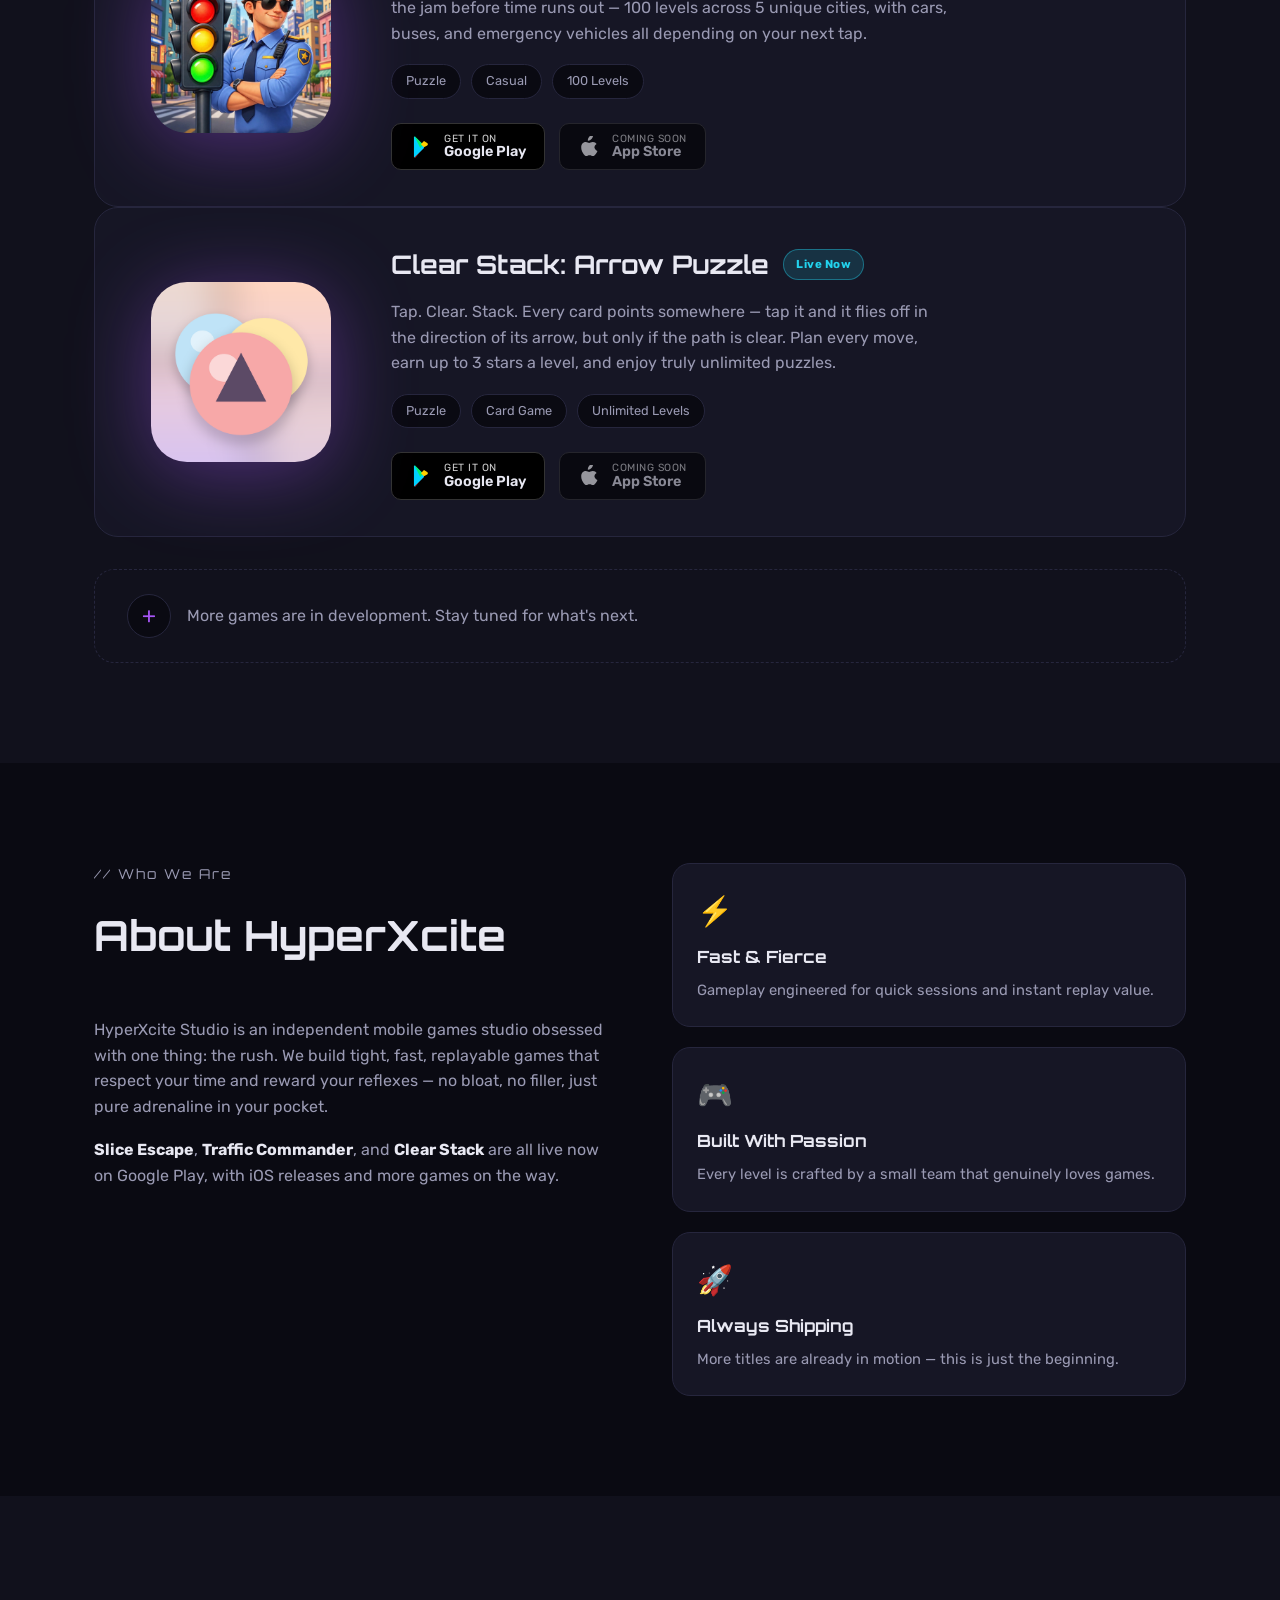
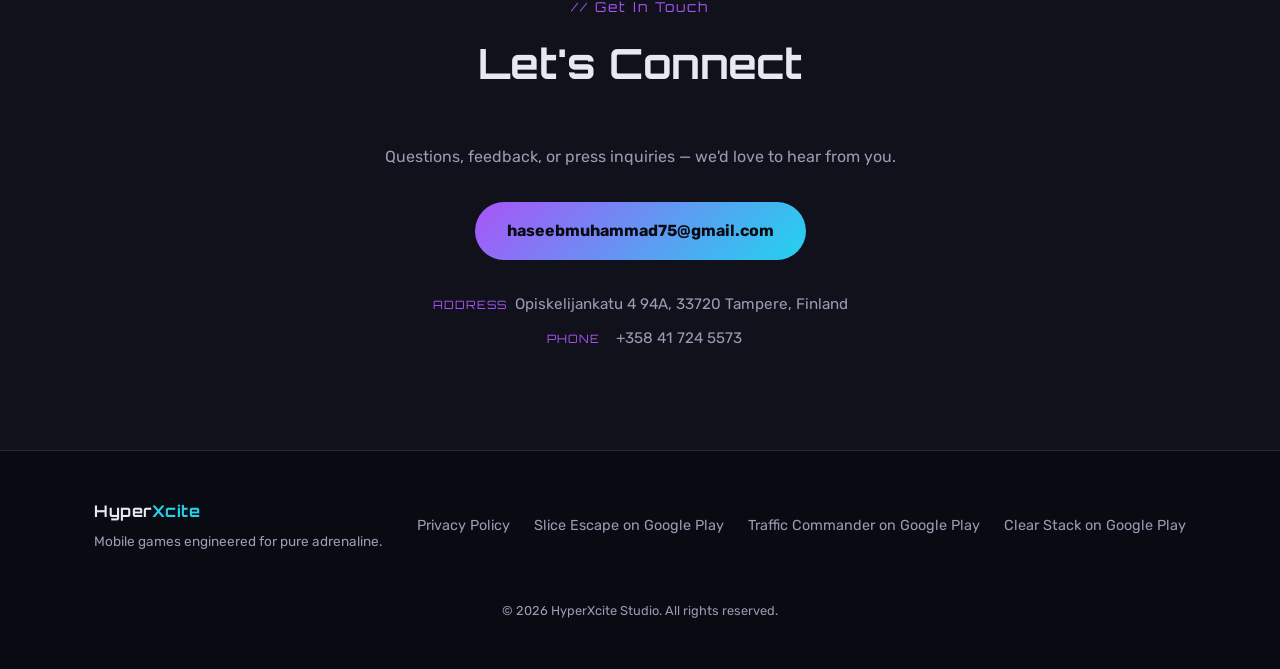
==== commit cbcd99de: "Add Clear Stack: Arrow Puzzle to games catalog Third HyperXcite title, now live on Google Play. Adds" ====
--- a/index.html
+++ b/index.html
@@ -57,7 +57,8 @@
       </h1>
       <p class="hero-sub">
         HyperXcite Studio crafts fast, fierce, bite-sized mobile games designed to spike
-        your pulse. <strong>Slice Escape</strong> and <strong>Traffic Commander</strong> are out now.
+        your pulse. <strong>Slice Escape</strong>, <strong>Traffic Commander</strong>, and
+        <strong>Clear Stack</strong> are out now.
       </p>
       <div class="hero-actions">
         <a class="btn btn-primary" href="#games">Explore Our Games</a>
@@ -73,7 +74,7 @@
       </div>
 
       <div class="hero-stats">
-        <div><strong>2</strong><span>Games Shipped</span></div>
+        <div><strong>3</strong><span>Games Shipped</span></div>
         <div><strong>∞</strong><span>Rush Delivered</span></div>
         <div><strong>2026</strong><span>More Coming</span></div>
       </div>
@@ -160,6 +161,53 @@
 
           <div class="game-actions">
             <a class="store-badge store-badge--sm" href="https://play.google.com/store/apps/details?id=com.hyperxcite.trafficcommander" target="_blank" rel="noopener" aria-label="Get Traffic Commander on Google Play">
+              <svg viewBox="0 0 512 512" class="store-badge-icon" aria-hidden="true">
+                <path fill="#00D2FF" d="M325.3 234.3L104.6 13.6c-7.7 3.9-12.6 11.9-12.6 20.9v443c0 9 4.9 17 12.6 20.9l220.7-220.7z"/>
+                <path fill="#00F076" d="M104.6 13.6c1.9-1 4-1.6 6.2-1.6 5 0 9.8 1.9 13.4 5.4l186.9 186.9-73 73L104.6 13.6z"/>
+                <path fill="#FF3A44" d="M325.3 277.7l-87.2 87.2L124.2 498.6c-3.6 3.5-8.4 5.4-13.4 5.4-2.2 0-4.3-.6-6.2-1.6l164.6-164.7 56.1-60z"/>
+                <path fill="#FFCF00" d="M398.9 221.7l-73.6 42.6-73-73 73-73 73.6 42.6c10.6 6.1 17.1 17.4 17.1 29.6s-6.5 23.6-17.1 30.2z"/>
+              </svg>
+              <span class="store-badge-text"><small>GET IT ON</small>Google Play</span>
+            </a>
+
+            <span class="store-badge store-badge--sm store-badge--disabled" aria-disabled="true">
+              <svg viewBox="0 0 384 512" class="store-badge-icon store-badge-icon--apple" aria-hidden="true">
+                <path fill="currentColor" d="M318.7 268.7c-.2-36.7 16.4-64.4 50-84.8-18.8-26.9-47.2-41.7-84.7-44.6-35.5-2.8-74.3 20.7-88.5 20.7-15 0-49.4-19.7-76.4-19.2-52.3.8-107.9 41.5-107.9 124.5 0 25.4 4.8 51.7 14.3 78.8 12.8 36.2 59 124.9 107.3 123.4 25.2-.6 43-17.9 75.8-17.9 31.8 0 48.3 17.9 76.4 17.9 48.8-.7 90.5-81.4 102.6-117.6-65.3-30.8-68.9-90.4-68.9-81.2zM255.6 65.4c20.9-25.3 35.1-60 31.1-94.6-30.4 1.2-67.1 20.4-88.8 46.4-19.5 23-36.6 59.4-32 93.6 31.6 2.4 64.1-17.2 89.7-45.4z"/>
+              </svg>
+              <span class="store-badge-text"><small>COMING SOON</small>App Store</span>
+            </span>
+          </div>
+        </div>
+      </div>
+
+      <div class="game-card">
+        <div class="game-art">
+          <img
+            src="assets/images/clearstack-icon.png"
+            alt="Clear Stack: Arrow Puzzle app icon"
+            class="game-icon"
+            width="200" height="200" loading="lazy">
+        </div>
+
+        <div class="game-info">
+          <div class="game-heading">
+            <h3>Clear Stack: Arrow Puzzle</h3>
+            <span class="badge badge-live">Live Now</span>
+          </div>
+          <p class="game-desc">
+            Tap. Clear. Stack. Every card points somewhere — tap it and it flies off in the
+            direction of its arrow, but only if the path is clear. Plan every move, earn up to
+            3 stars a level, and enjoy truly unlimited puzzles.
+          </p>
+
+          <ul class="game-tags">
+            <li>Puzzle</li>
+            <li>Card Game</li>
+            <li>Unlimited Levels</li>
+          </ul>
+
+          <div class="game-actions">
+            <a class="store-badge store-badge--sm" href="https://play.google.com/store/apps/details?id=com.hyperxcite.clearstack" target="_blank" rel="noopener" aria-label="Get Clear Stack: Arrow Puzzle on Google Play">
               <svg viewBox="0 0 512 512" class="store-badge-icon" aria-hidden="true">
                 <path fill="#00D2FF" d="M325.3 234.3L104.6 13.6c-7.7 3.9-12.6 11.9-12.6 20.9v443c0 9 4.9 17 12.6 20.9l220.7-220.7z"/>
                 <path fill="#00F076" d="M104.6 13.6c1.9-1 4-1.6 6.2-1.6 5 0 9.8 1.9 13.4 5.4l186.9 186.9-73 73L104.6 13.6z"/>
@@ -197,8 +245,9 @@
           your reflexes — no bloat, no filler, just pure adrenaline in your pocket.
         </p>
         <p>
-          <strong>Slice Escape</strong> and <strong>Traffic Commander</strong> are both live now
-          on Google Play, with iOS releases and more games on the way.
+          <strong>Slice Escape</strong>, <strong>Traffic Commander</strong>, and
+          <strong>Clear Stack</strong> are all live now on Google Play, with iOS releases and
+          more games on the way.
         </p>
       </div>
 
@@ -248,6 +297,7 @@
       <a href="privacy.html">Privacy Policy</a>
       <a href="https://play.google.com/store/apps/details?id=com.hyperxcite.sliceescape&hl=en" target="_blank" rel="noopener">Slice Escape on Google Play</a>
       <a href="https://play.google.com/store/apps/details?id=com.hyperxcite.trafficcommander" target="_blank" rel="noopener">Traffic Commander on Google Play</a>
+      <a href="https://play.google.com/store/apps/details?id=com.hyperxcite.clearstack" target="_blank" rel="noopener">Clear Stack on Google Play</a>
     </div>
     <p class="footer-copy">© 2026 HyperXcite Studio. All rights reserved.</p>
   </div>
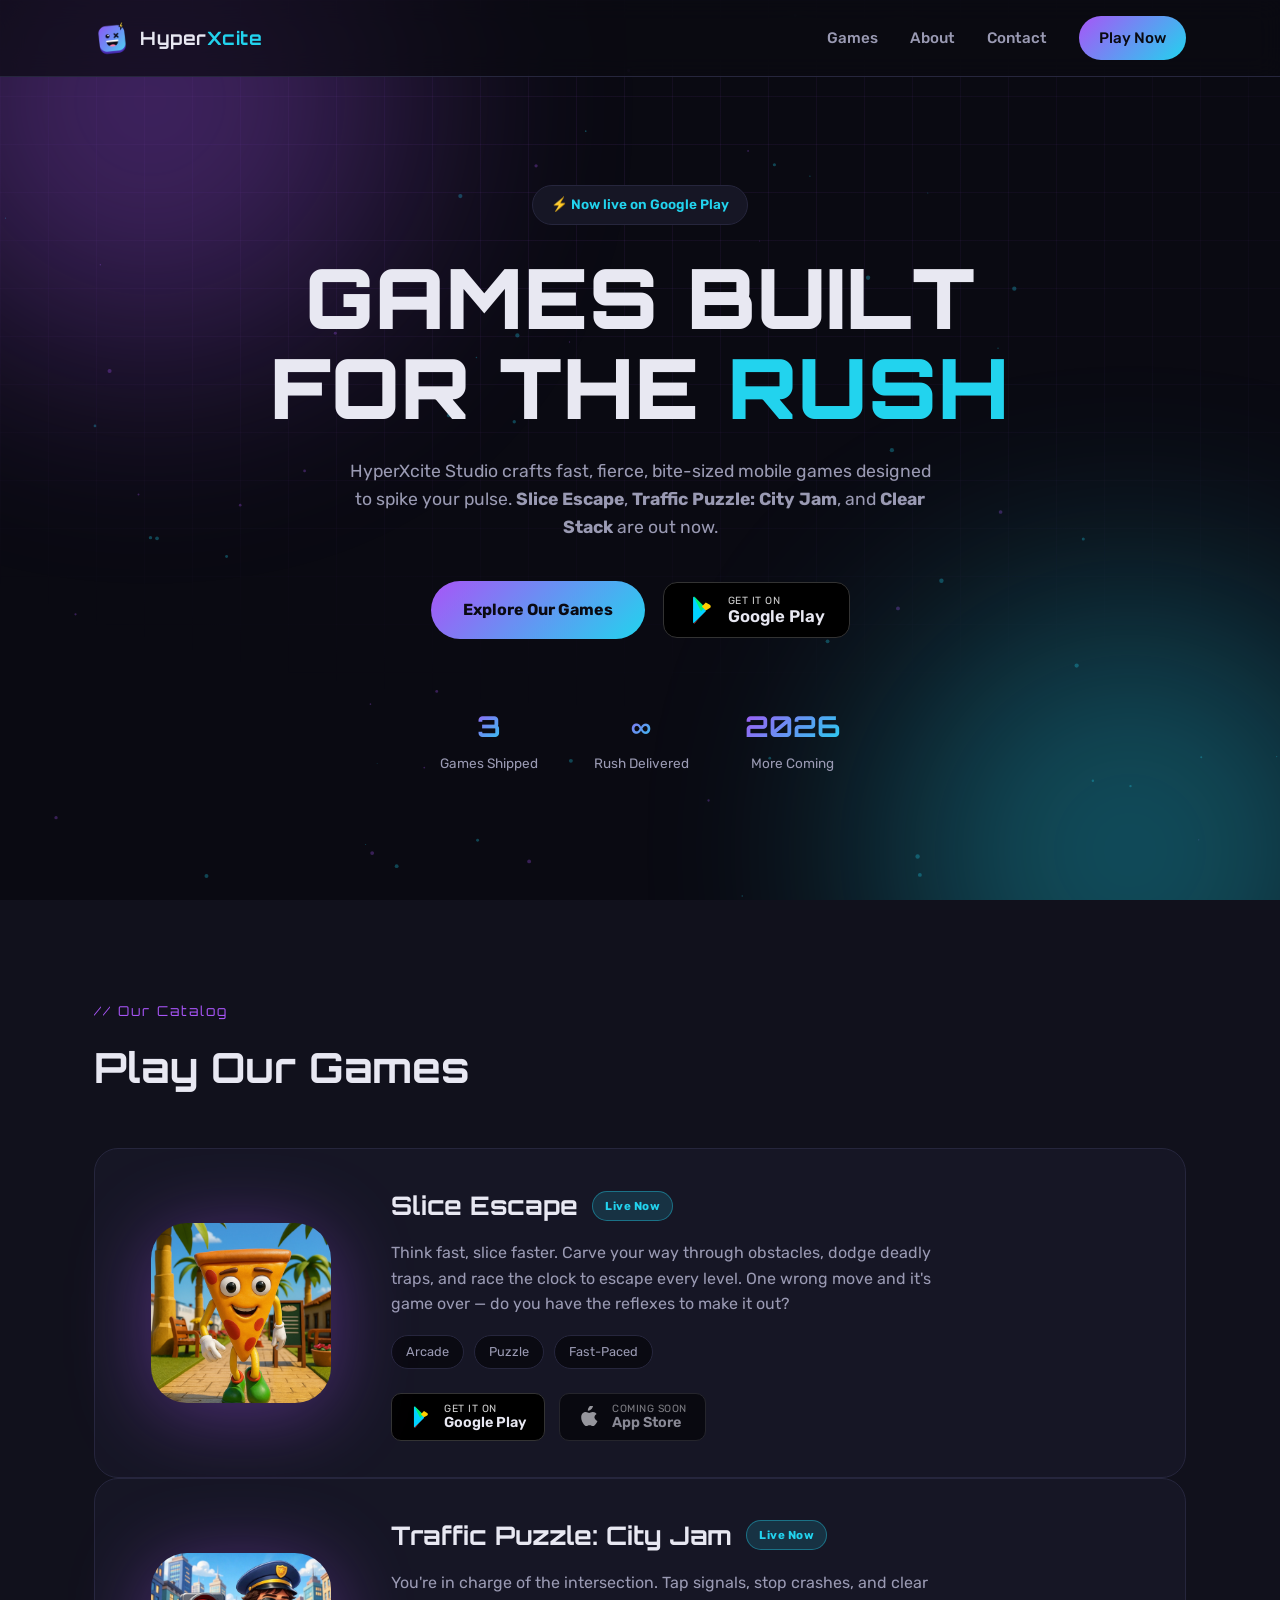
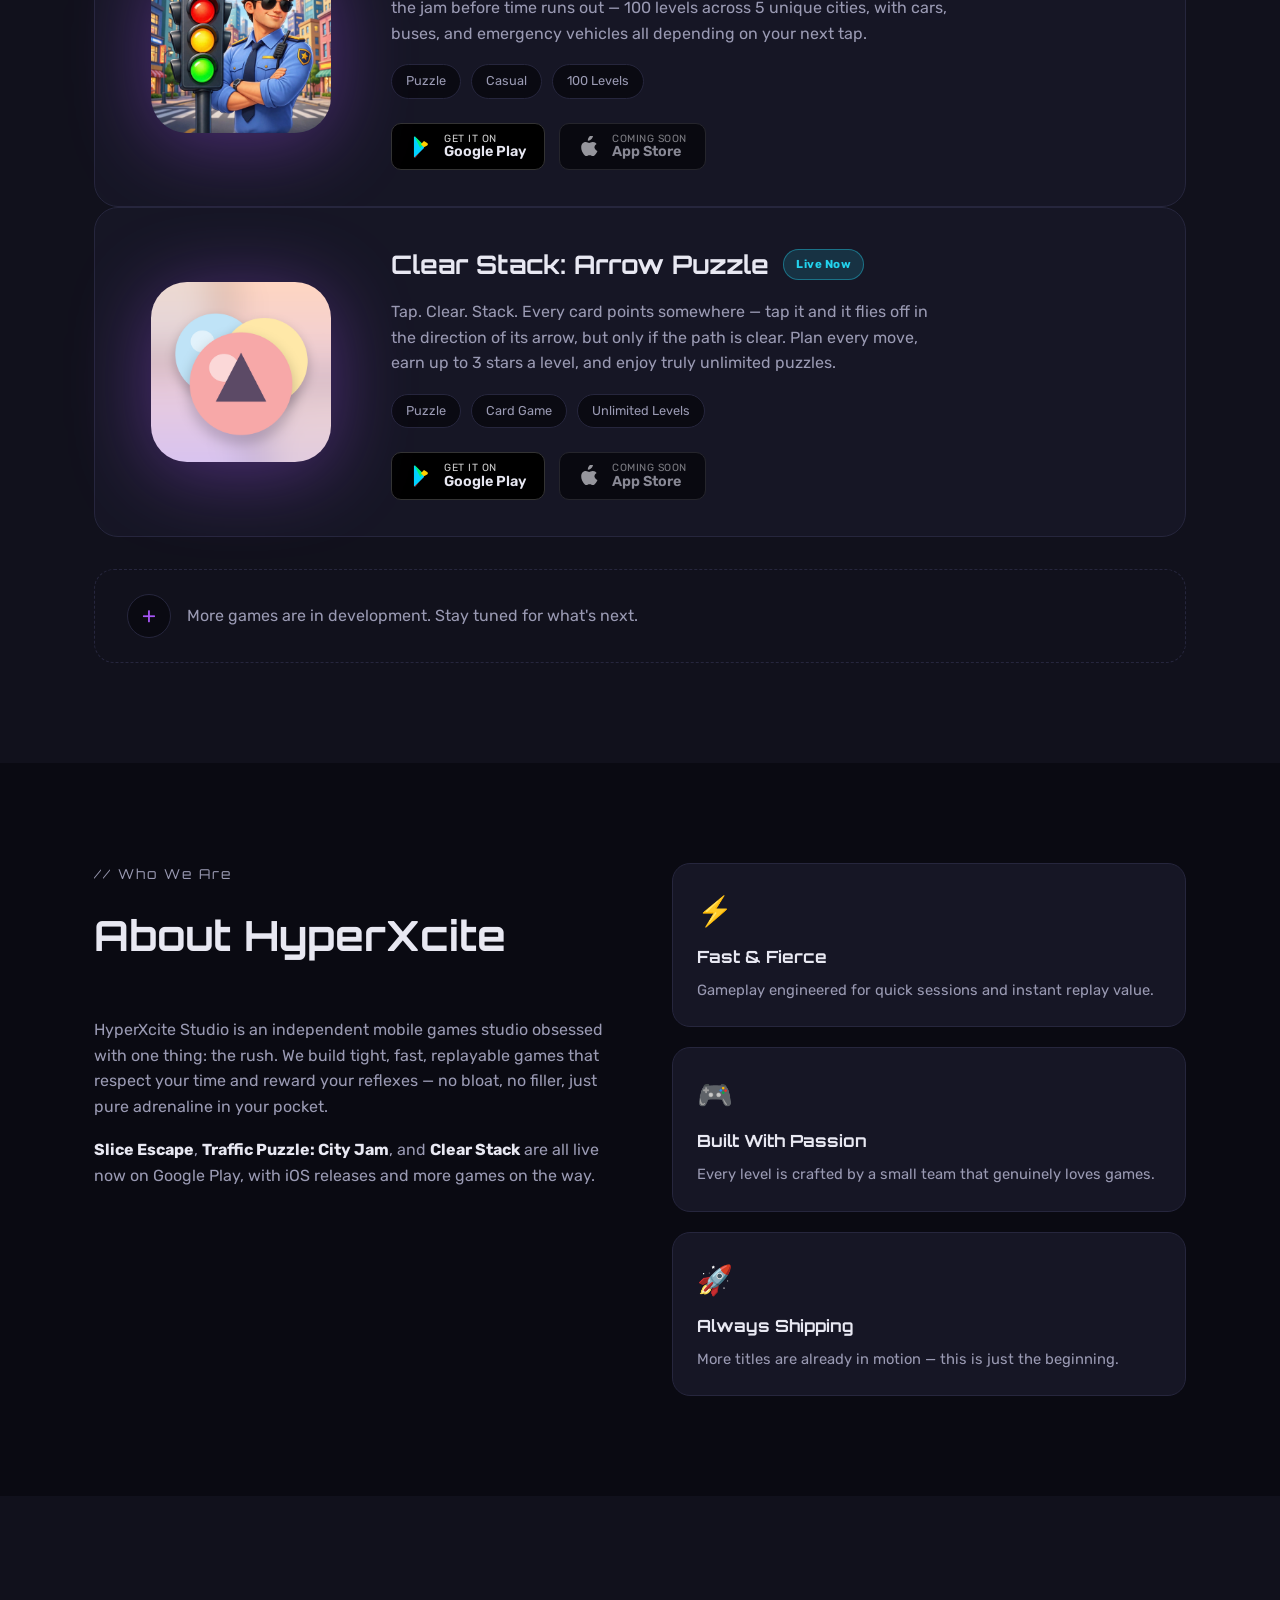
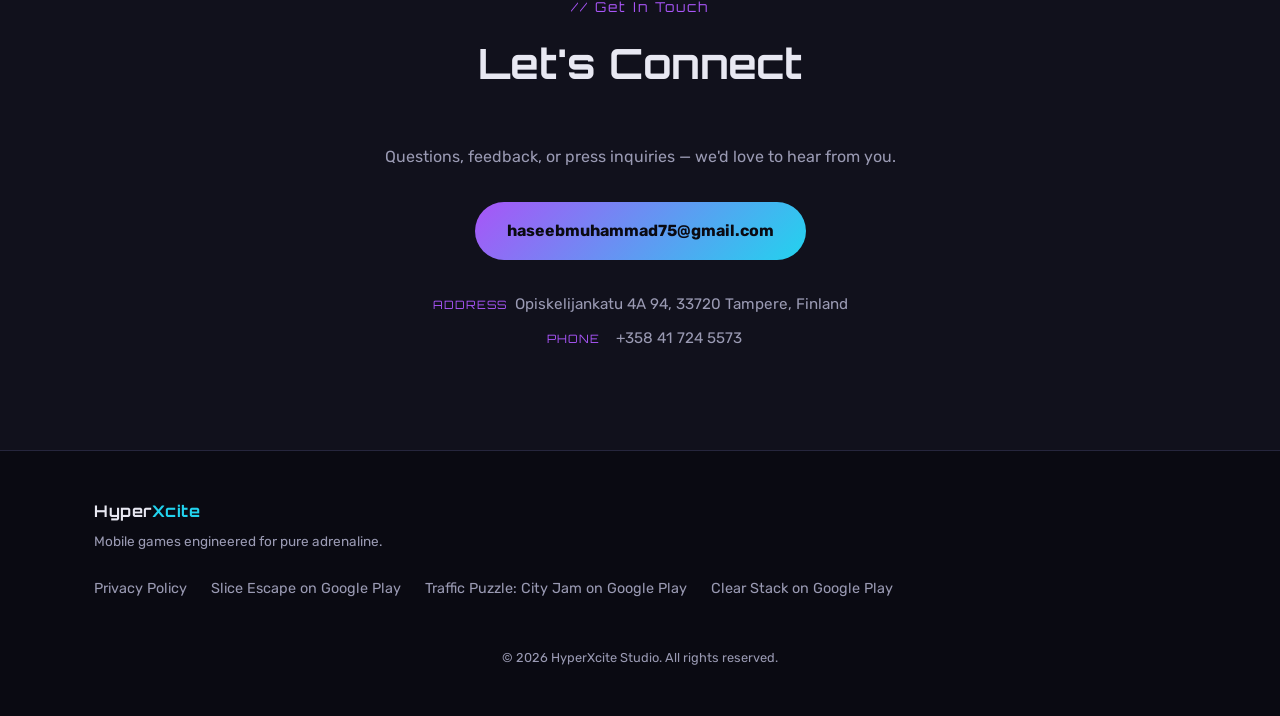
==== commit daabf340: "Rename Traffic Commander game and fix address formatting Game display name updated to "Traffic Puzzl" ====
--- a/index.html
+++ b/index.html
@@ -57,7 +57,7 @@
       </h1>
       <p class="hero-sub">
         HyperXcite Studio crafts fast, fierce, bite-sized mobile games designed to spike
-        your pulse. <strong>Slice Escape</strong>, <strong>Traffic Commander</strong>, and
+        your pulse. <strong>Slice Escape</strong>, <strong>Traffic Puzzle: City Jam</strong>, and
         <strong>Clear Stack</strong> are out now.
       </p>
       <div class="hero-actions">
@@ -137,14 +137,14 @@
         <div class="game-art">
           <img
             src="assets/images/traffic-commander-icon.png"
-            alt="Traffic Commander: Jam Puzzle app icon"
+            alt="Traffic Puzzle: City Jam app icon"
             class="game-icon"
             width="200" height="200" loading="lazy">
         </div>
 
         <div class="game-info">
           <div class="game-heading">
-            <h3>Traffic Commander: Jam Puzzle</h3>
+            <h3>Traffic Puzzle: City Jam</h3>
             <span class="badge badge-live">Live Now</span>
           </div>
           <p class="game-desc">
@@ -160,7 +160,7 @@
           </ul>
 
           <div class="game-actions">
-            <a class="store-badge store-badge--sm" href="https://play.google.com/store/apps/details?id=com.hyperxcite.trafficcommander" target="_blank" rel="noopener" aria-label="Get Traffic Commander on Google Play">
+            <a class="store-badge store-badge--sm" href="https://play.google.com/store/apps/details?id=com.hyperxcite.trafficcommander" target="_blank" rel="noopener" aria-label="Get Traffic Puzzle: City Jam on Google Play">
               <svg viewBox="0 0 512 512" class="store-badge-icon" aria-hidden="true">
                 <path fill="#00D2FF" d="M325.3 234.3L104.6 13.6c-7.7 3.9-12.6 11.9-12.6 20.9v443c0 9 4.9 17 12.6 20.9l220.7-220.7z"/>
                 <path fill="#00F076" d="M104.6 13.6c1.9-1 4-1.6 6.2-1.6 5 0 9.8 1.9 13.4 5.4l186.9 186.9-73 73L104.6 13.6z"/>
@@ -245,7 +245,7 @@
           your reflexes — no bloat, no filler, just pure adrenaline in your pocket.
         </p>
         <p>
-          <strong>Slice Escape</strong>, <strong>Traffic Commander</strong>, and
+          <strong>Slice Escape</strong>, <strong>Traffic Puzzle: City Jam</strong>, and
           <strong>Clear Stack</strong> are all live now on Google Play, with iOS releases and
           more games on the way.
         </p>
@@ -279,7 +279,7 @@
       <a class="btn btn-primary" href="mailto:haseebmuhammad75@gmail.com">haseebmuhammad75@gmail.com</a>
 
       <div class="contact-details">
-        <p><span>Address</span>Opiskelijankatu 4 94A, 33720 Tampere, Finland</p>
+        <p><span>Address</span>Opiskelijankatu 4A 94, 33720 Tampere, Finland</p>
         <p><span>Phone</span><a href="tel:+358417245573">+358 41 724 5573</a></p>
       </div>
     </div>
@@ -296,7 +296,7 @@
     <div class="footer-links">
       <a href="privacy.html">Privacy Policy</a>
       <a href="https://play.google.com/store/apps/details?id=com.hyperxcite.sliceescape&hl=en" target="_blank" rel="noopener">Slice Escape on Google Play</a>
-      <a href="https://play.google.com/store/apps/details?id=com.hyperxcite.trafficcommander" target="_blank" rel="noopener">Traffic Commander on Google Play</a>
+      <a href="https://play.google.com/store/apps/details?id=com.hyperxcite.trafficcommander" target="_blank" rel="noopener">Traffic Puzzle: City Jam on Google Play</a>
       <a href="https://play.google.com/store/apps/details?id=com.hyperxcite.clearstack" target="_blank" rel="noopener">Clear Stack on Google Play</a>
     </div>
     <p class="footer-copy">© 2026 HyperXcite Studio. All rights reserved.</p>
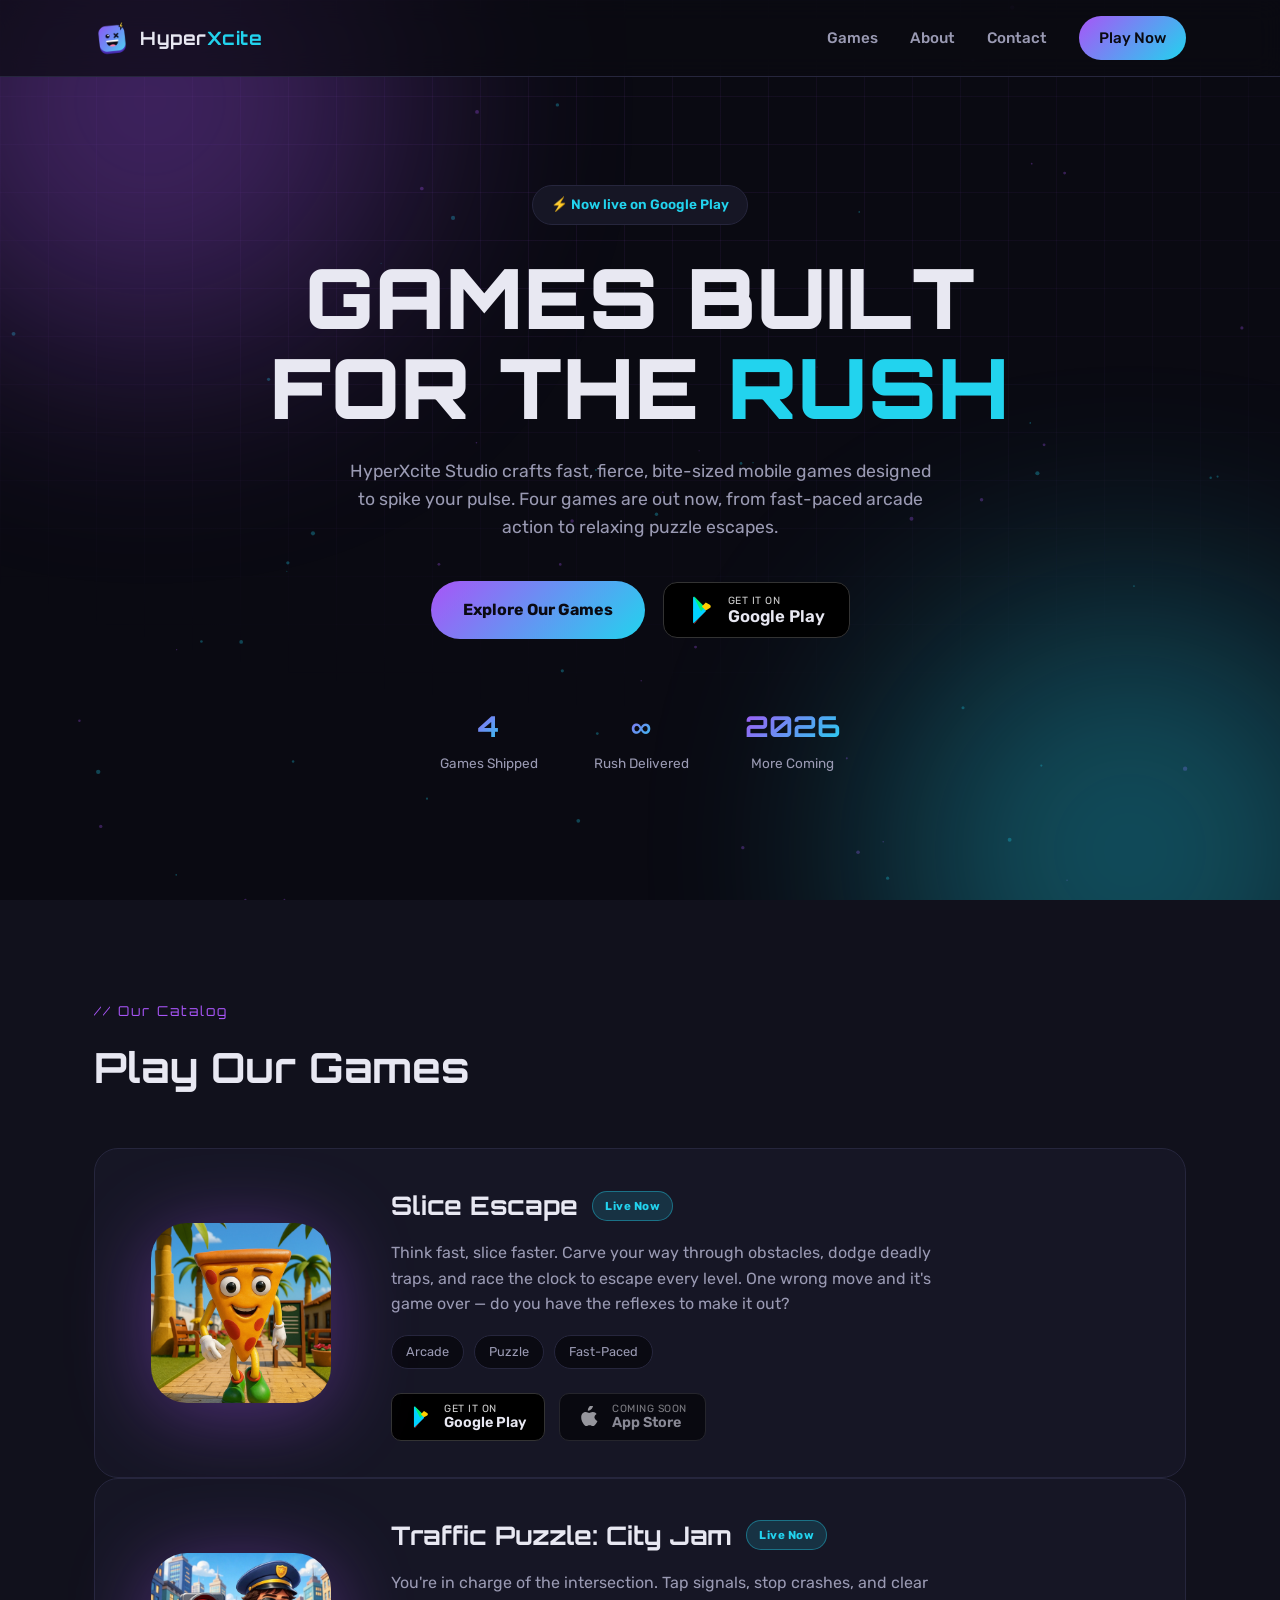
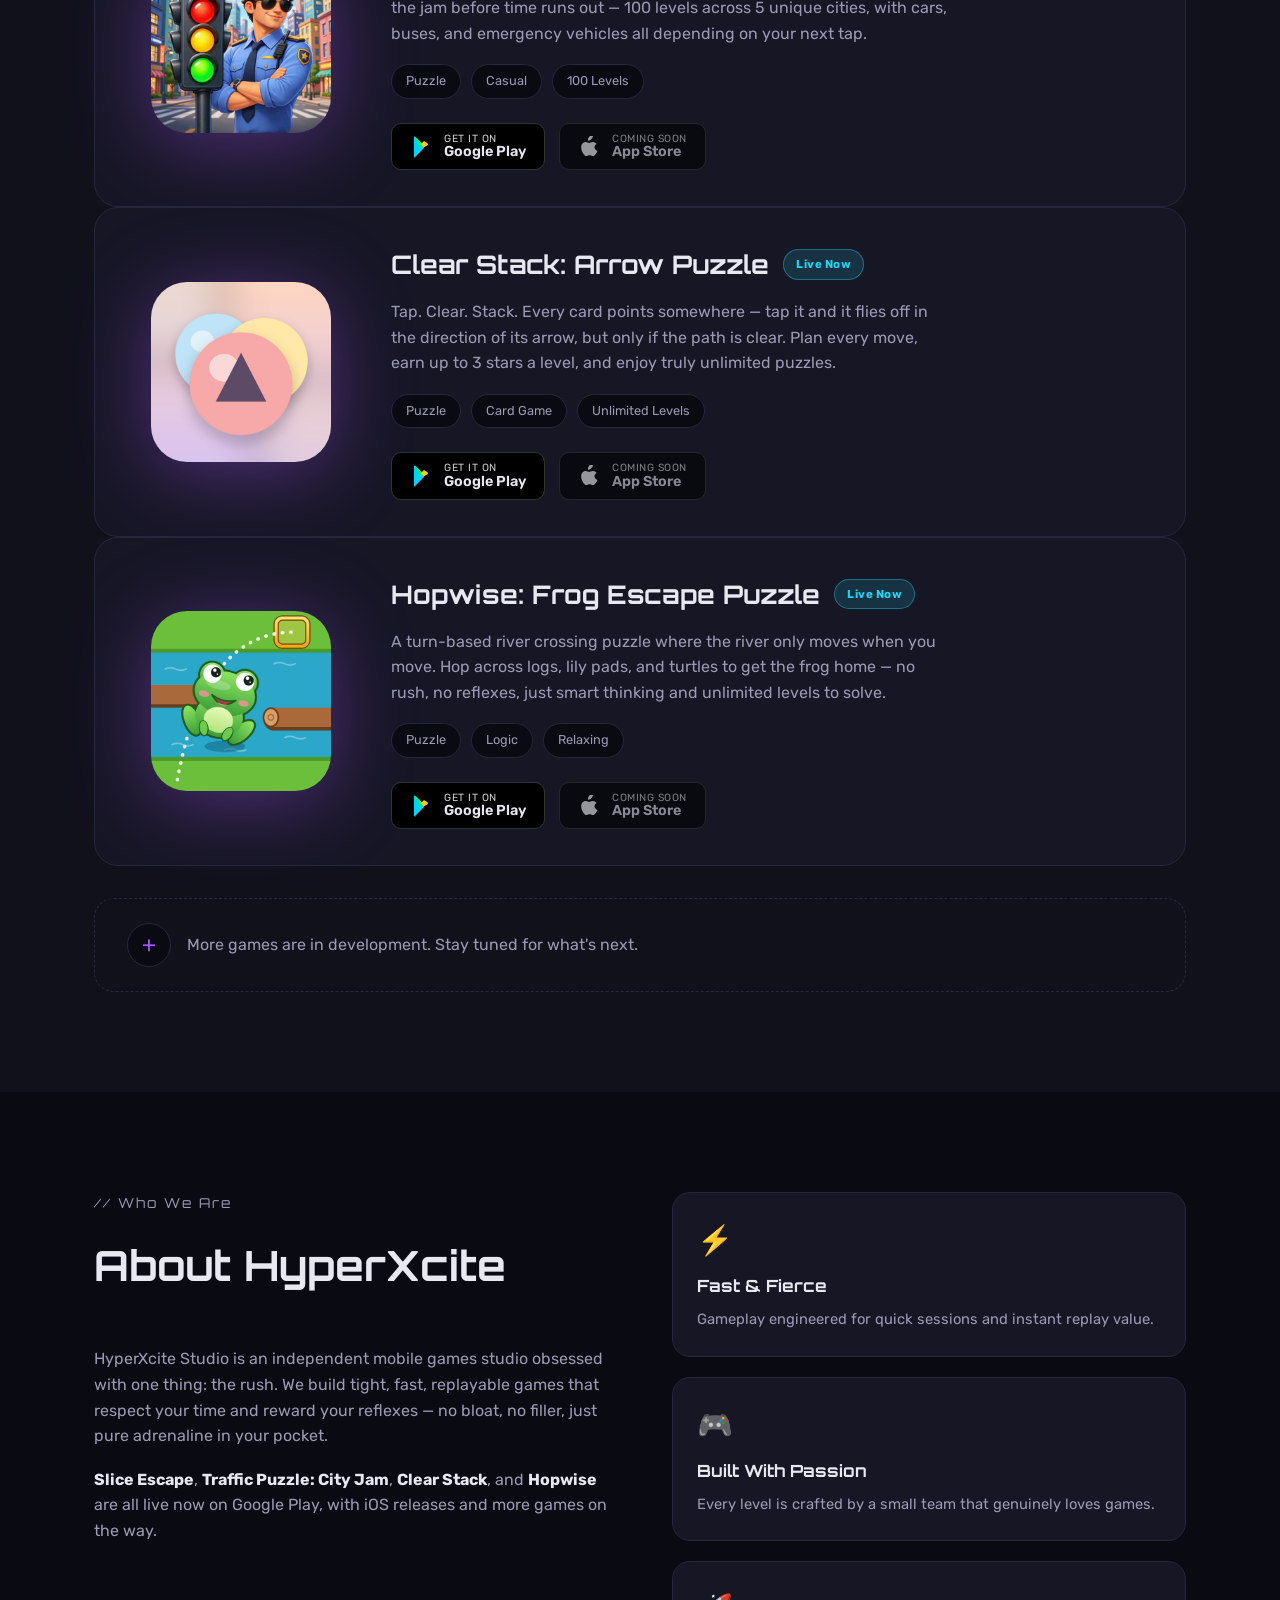
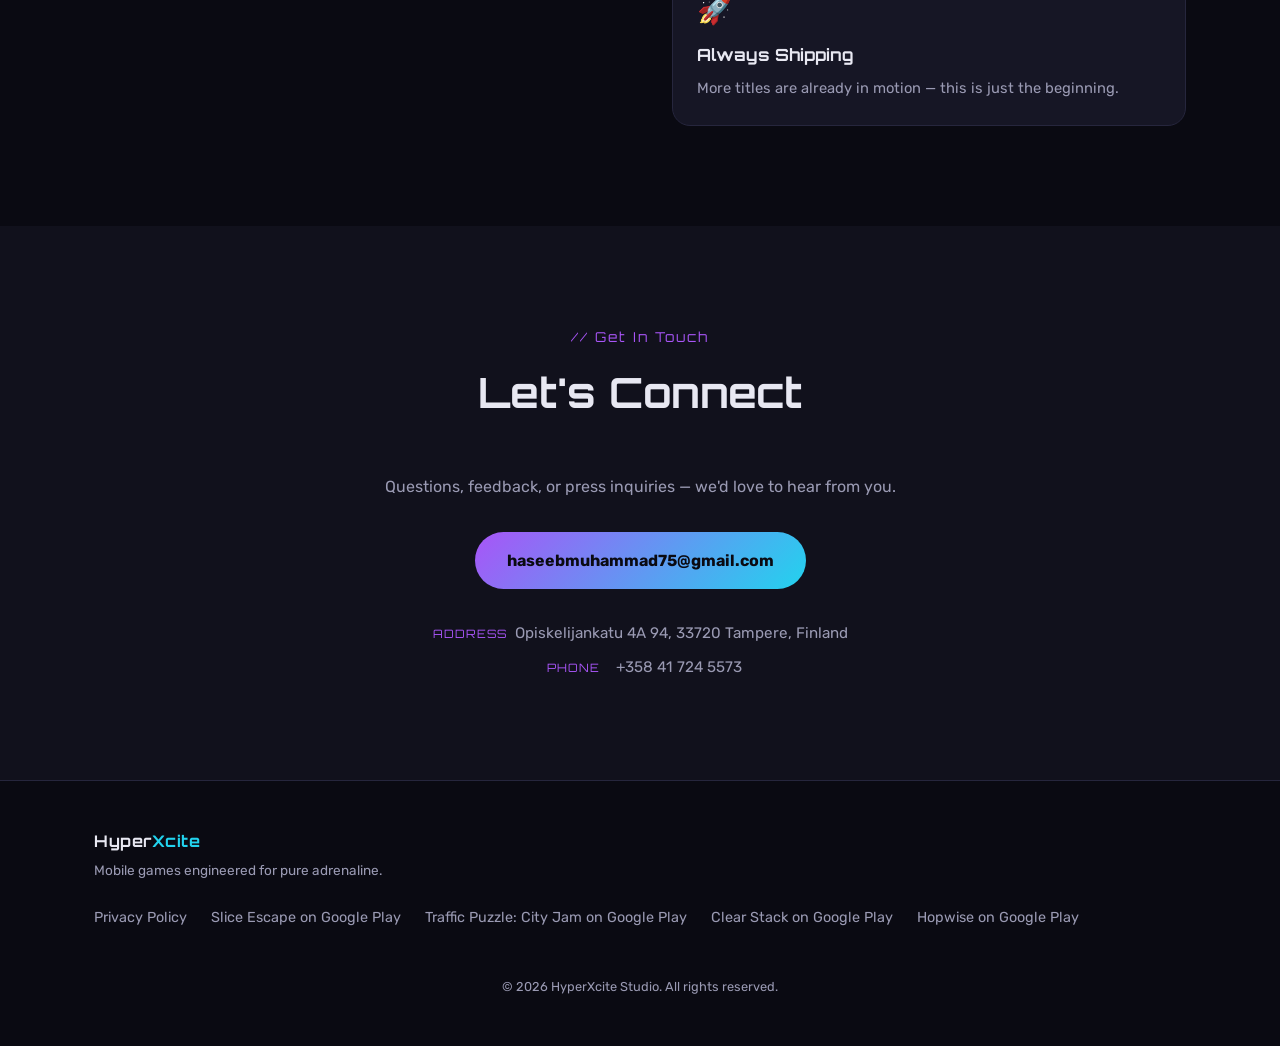
==== commit ee2cc341: "Add Hopwise: Frog Escape Puzzle to games catalog Fourth HyperXcite title, now live on Google Play. A" ====
--- a/index.html
+++ b/index.html
@@ -57,8 +57,8 @@
       </h1>
       <p class="hero-sub">
         HyperXcite Studio crafts fast, fierce, bite-sized mobile games designed to spike
-        your pulse. <strong>Slice Escape</strong>, <strong>Traffic Puzzle: City Jam</strong>, and
-        <strong>Clear Stack</strong> are out now.
+        your pulse. Four games are out now, from fast-paced arcade action to relaxing
+        puzzle escapes.
       </p>
       <div class="hero-actions">
         <a class="btn btn-primary" href="#games">Explore Our Games</a>
@@ -74,7 +74,7 @@
       </div>
 
       <div class="hero-stats">
-        <div><strong>3</strong><span>Games Shipped</span></div>
+        <div><strong>4</strong><span>Games Shipped</span></div>
         <div><strong>∞</strong><span>Rush Delivered</span></div>
         <div><strong>2026</strong><span>More Coming</span></div>
       </div>
@@ -208,6 +208,53 @@
 
           <div class="game-actions">
             <a class="store-badge store-badge--sm" href="https://play.google.com/store/apps/details?id=com.hyperxcite.clearstack" target="_blank" rel="noopener" aria-label="Get Clear Stack: Arrow Puzzle on Google Play">
+              <svg viewBox="0 0 512 512" class="store-badge-icon" aria-hidden="true">
+                <path fill="#00D2FF" d="M325.3 234.3L104.6 13.6c-7.7 3.9-12.6 11.9-12.6 20.9v443c0 9 4.9 17 12.6 20.9l220.7-220.7z"/>
+                <path fill="#00F076" d="M104.6 13.6c1.9-1 4-1.6 6.2-1.6 5 0 9.8 1.9 13.4 5.4l186.9 186.9-73 73L104.6 13.6z"/>
+                <path fill="#FF3A44" d="M325.3 277.7l-87.2 87.2L124.2 498.6c-3.6 3.5-8.4 5.4-13.4 5.4-2.2 0-4.3-.6-6.2-1.6l164.6-164.7 56.1-60z"/>
+                <path fill="#FFCF00" d="M398.9 221.7l-73.6 42.6-73-73 73-73 73.6 42.6c10.6 6.1 17.1 17.4 17.1 29.6s-6.5 23.6-17.1 30.2z"/>
+              </svg>
+              <span class="store-badge-text"><small>GET IT ON</small>Google Play</span>
+            </a>
+
+            <span class="store-badge store-badge--sm store-badge--disabled" aria-disabled="true">
+              <svg viewBox="0 0 384 512" class="store-badge-icon store-badge-icon--apple" aria-hidden="true">
+                <path fill="currentColor" d="M318.7 268.7c-.2-36.7 16.4-64.4 50-84.8-18.8-26.9-47.2-41.7-84.7-44.6-35.5-2.8-74.3 20.7-88.5 20.7-15 0-49.4-19.7-76.4-19.2-52.3.8-107.9 41.5-107.9 124.5 0 25.4 4.8 51.7 14.3 78.8 12.8 36.2 59 124.9 107.3 123.4 25.2-.6 43-17.9 75.8-17.9 31.8 0 48.3 17.9 76.4 17.9 48.8-.7 90.5-81.4 102.6-117.6-65.3-30.8-68.9-90.4-68.9-81.2zM255.6 65.4c20.9-25.3 35.1-60 31.1-94.6-30.4 1.2-67.1 20.4-88.8 46.4-19.5 23-36.6 59.4-32 93.6 31.6 2.4 64.1-17.2 89.7-45.4z"/>
+              </svg>
+              <span class="store-badge-text"><small>COMING SOON</small>App Store</span>
+            </span>
+          </div>
+        </div>
+      </div>
+
+      <div class="game-card">
+        <div class="game-art">
+          <img
+            src="assets/images/hopwise-icon.png"
+            alt="Hopwise: Frog Escape Puzzle app icon"
+            class="game-icon"
+            width="200" height="200" loading="lazy">
+        </div>
+
+        <div class="game-info">
+          <div class="game-heading">
+            <h3>Hopwise: Frog Escape Puzzle</h3>
+            <span class="badge badge-live">Live Now</span>
+          </div>
+          <p class="game-desc">
+            A turn-based river crossing puzzle where the river only moves when you move. Hop
+            across logs, lily pads, and turtles to get the frog home — no rush, no reflexes,
+            just smart thinking and unlimited levels to solve.
+          </p>
+
+          <ul class="game-tags">
+            <li>Puzzle</li>
+            <li>Logic</li>
+            <li>Relaxing</li>
+          </ul>
+
+          <div class="game-actions">
+            <a class="store-badge store-badge--sm" href="https://play.google.com/store/apps/details?id=com.hyperxcite.hopwise" target="_blank" rel="noopener" aria-label="Get Hopwise: Frog Escape Puzzle on Google Play">
               <svg viewBox="0 0 512 512" class="store-badge-icon" aria-hidden="true">
                 <path fill="#00D2FF" d="M325.3 234.3L104.6 13.6c-7.7 3.9-12.6 11.9-12.6 20.9v443c0 9 4.9 17 12.6 20.9l220.7-220.7z"/>
                 <path fill="#00F076" d="M104.6 13.6c1.9-1 4-1.6 6.2-1.6 5 0 9.8 1.9 13.4 5.4l186.9 186.9-73 73L104.6 13.6z"/>
@@ -245,9 +292,9 @@
           your reflexes — no bloat, no filler, just pure adrenaline in your pocket.
         </p>
         <p>
-          <strong>Slice Escape</strong>, <strong>Traffic Puzzle: City Jam</strong>, and
-          <strong>Clear Stack</strong> are all live now on Google Play, with iOS releases and
-          more games on the way.
+          <strong>Slice Escape</strong>, <strong>Traffic Puzzle: City Jam</strong>,
+          <strong>Clear Stack</strong>, and <strong>Hopwise</strong> are all live now on
+          Google Play, with iOS releases and more games on the way.
         </p>
       </div>
 
@@ -298,6 +345,7 @@
       <a href="https://play.google.com/store/apps/details?id=com.hyperxcite.sliceescape&hl=en" target="_blank" rel="noopener">Slice Escape on Google Play</a>
       <a href="https://play.google.com/store/apps/details?id=com.hyperxcite.trafficcommander" target="_blank" rel="noopener">Traffic Puzzle: City Jam on Google Play</a>
       <a href="https://play.google.com/store/apps/details?id=com.hyperxcite.clearstack" target="_blank" rel="noopener">Clear Stack on Google Play</a>
+      <a href="https://play.google.com/store/apps/details?id=com.hyperxcite.hopwise" target="_blank" rel="noopener">Hopwise on Google Play</a>
     </div>
     <p class="footer-copy">© 2026 HyperXcite Studio. All rights reserved.</p>
   </div>
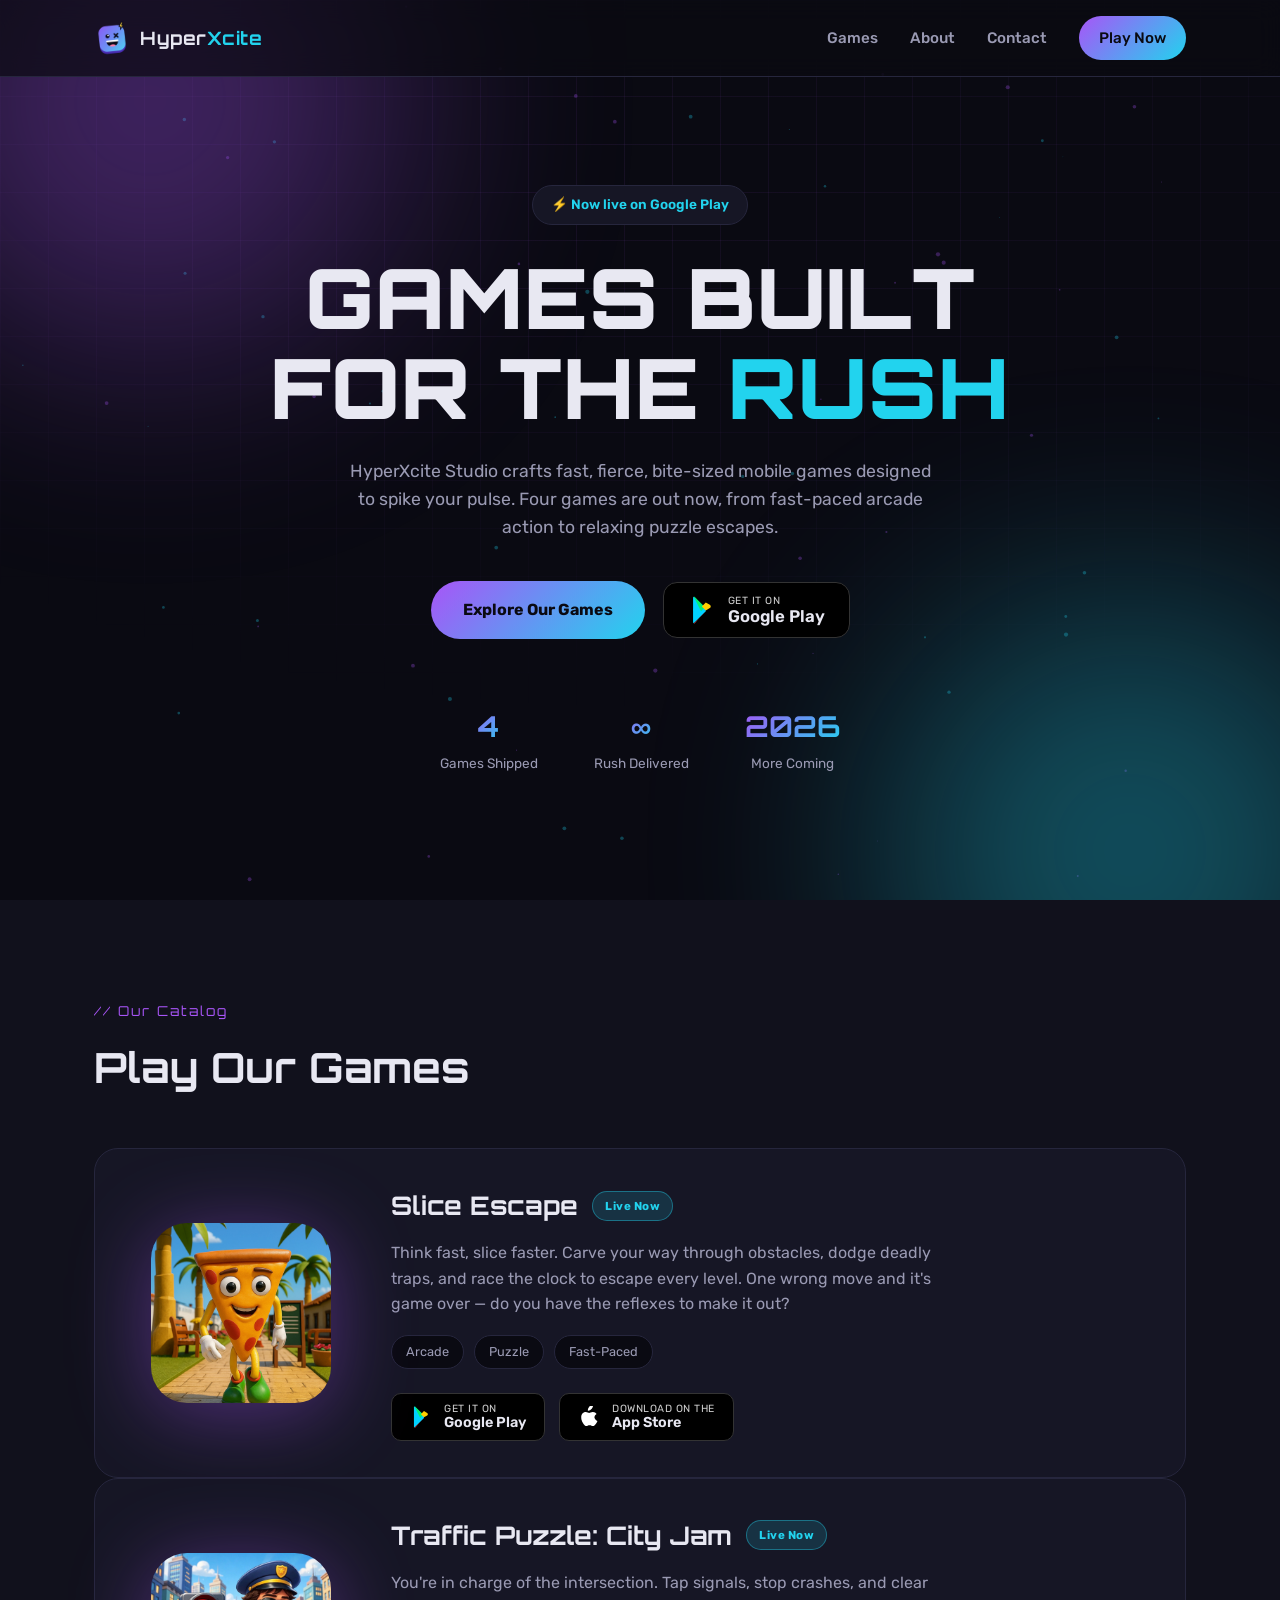
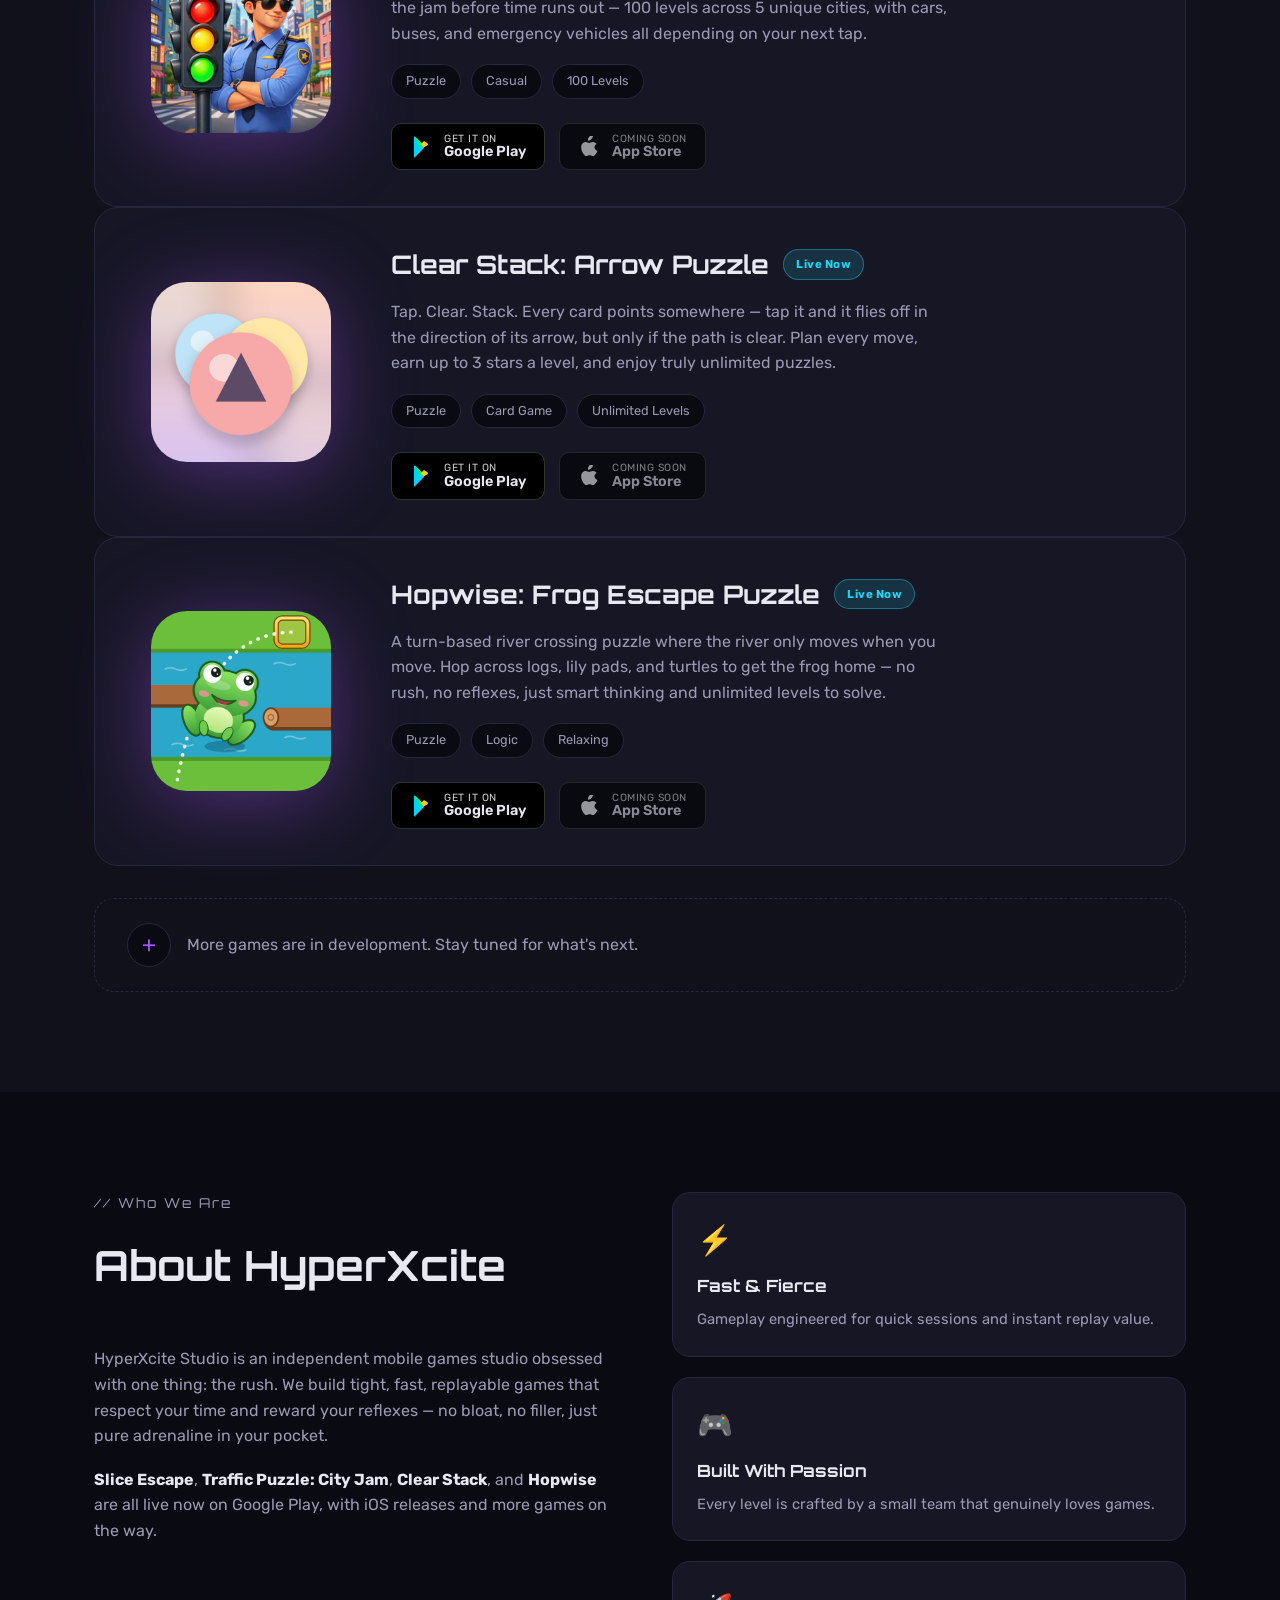
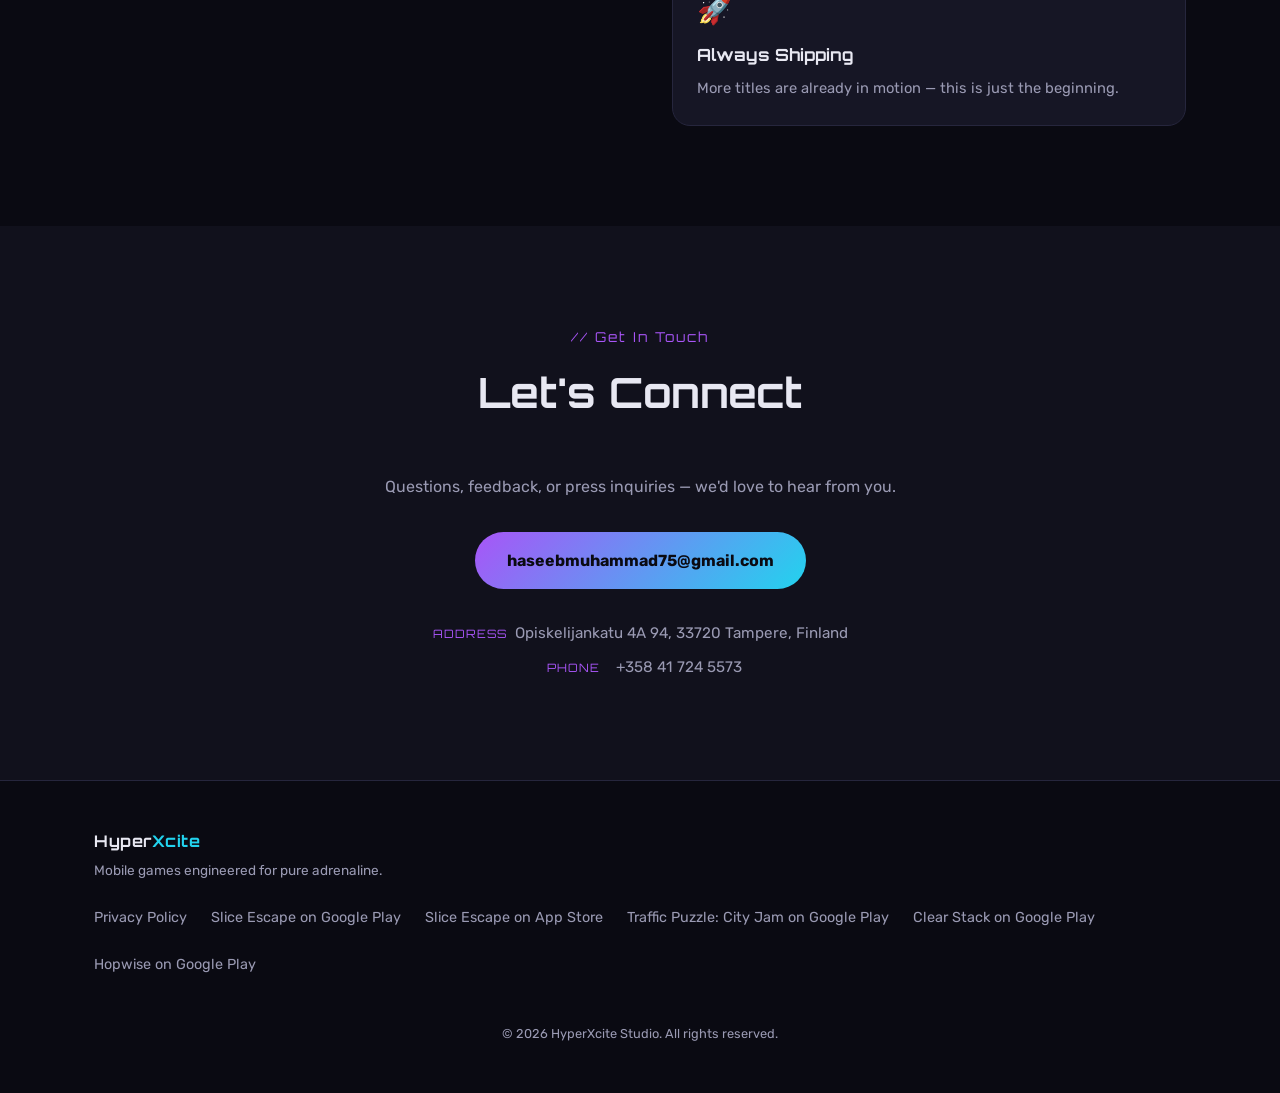
==== commit 78ee3ff6: "Add Slice Escape App Store link Slice Escape is now live on iOS, so its "Coming Soon" App Store badg" ====
--- a/index.html
+++ b/index.html
@@ -123,12 +123,12 @@
               <span class="store-badge-text"><small>GET IT ON</small>Google Play</span>
             </a>
 
-            <span class="store-badge store-badge--sm store-badge--disabled" aria-disabled="true">
+            <a class="store-badge store-badge--sm" href="https://apps.apple.com/us/app/slice-escape-pizza-runner/id6752580755" target="_blank" rel="noopener" aria-label="Get Slice Escape on the App Store">
               <svg viewBox="0 0 384 512" class="store-badge-icon store-badge-icon--apple" aria-hidden="true">
                 <path fill="currentColor" d="M318.7 268.7c-.2-36.7 16.4-64.4 50-84.8-18.8-26.9-47.2-41.7-84.7-44.6-35.5-2.8-74.3 20.7-88.5 20.7-15 0-49.4-19.7-76.4-19.2-52.3.8-107.9 41.5-107.9 124.5 0 25.4 4.8 51.7 14.3 78.8 12.8 36.2 59 124.9 107.3 123.4 25.2-.6 43-17.9 75.8-17.9 31.8 0 48.3 17.9 76.4 17.9 48.8-.7 90.5-81.4 102.6-117.6-65.3-30.8-68.9-90.4-68.9-81.2zM255.6 65.4c20.9-25.3 35.1-60 31.1-94.6-30.4 1.2-67.1 20.4-88.8 46.4-19.5 23-36.6 59.4-32 93.6 31.6 2.4 64.1-17.2 89.7-45.4z"/>
               </svg>
-              <span class="store-badge-text"><small>COMING SOON</small>App Store</span>
-            </span>
+              <span class="store-badge-text"><small>DOWNLOAD ON THE</small>App Store</span>
+            </a>
           </div>
         </div>
       </div>
@@ -343,6 +343,7 @@
     <div class="footer-links">
       <a href="privacy.html">Privacy Policy</a>
       <a href="https://play.google.com/store/apps/details?id=com.hyperxcite.sliceescape&hl=en" target="_blank" rel="noopener">Slice Escape on Google Play</a>
+      <a href="https://apps.apple.com/us/app/slice-escape-pizza-runner/id6752580755" target="_blank" rel="noopener">Slice Escape on App Store</a>
       <a href="https://play.google.com/store/apps/details?id=com.hyperxcite.trafficcommander" target="_blank" rel="noopener">Traffic Puzzle: City Jam on Google Play</a>
       <a href="https://play.google.com/store/apps/details?id=com.hyperxcite.clearstack" target="_blank" rel="noopener">Clear Stack on Google Play</a>
       <a href="https://play.google.com/store/apps/details?id=com.hyperxcite.hopwise" target="_blank" rel="noopener">Hopwise on Google Play</a>
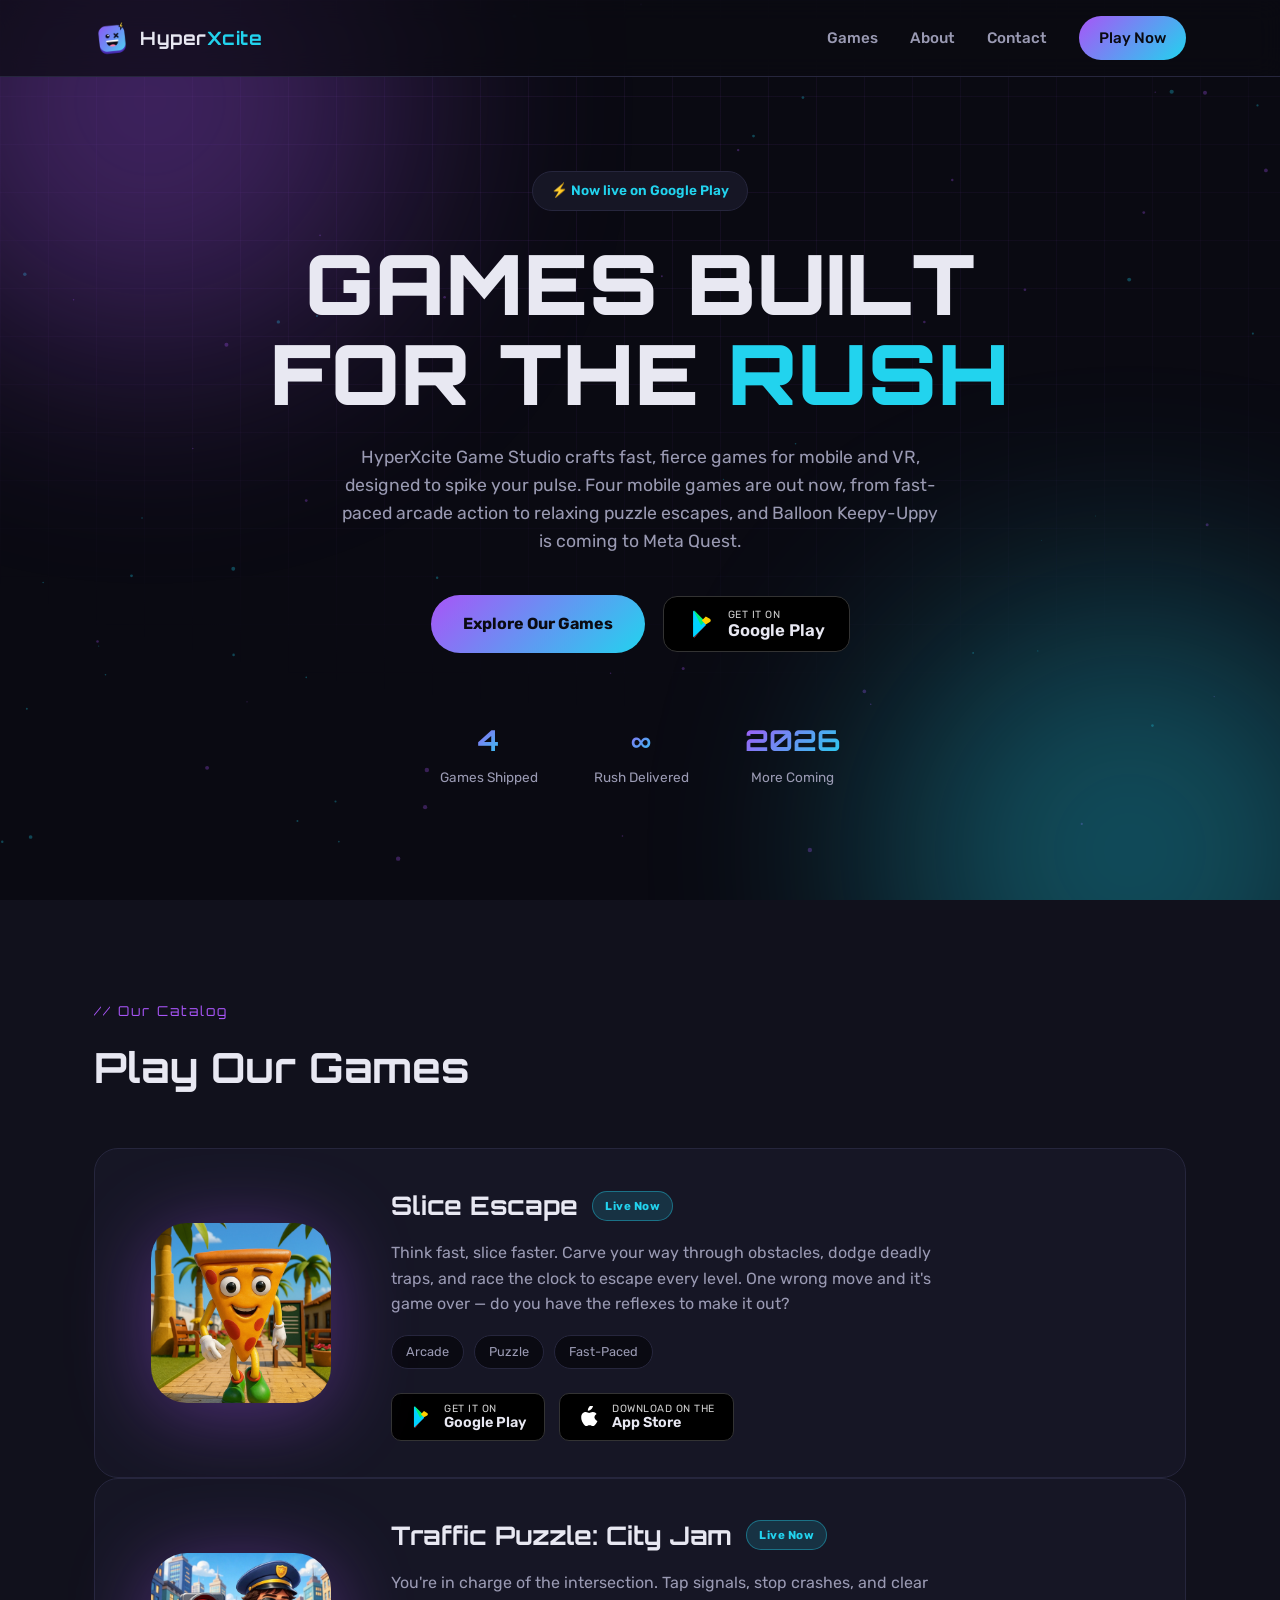
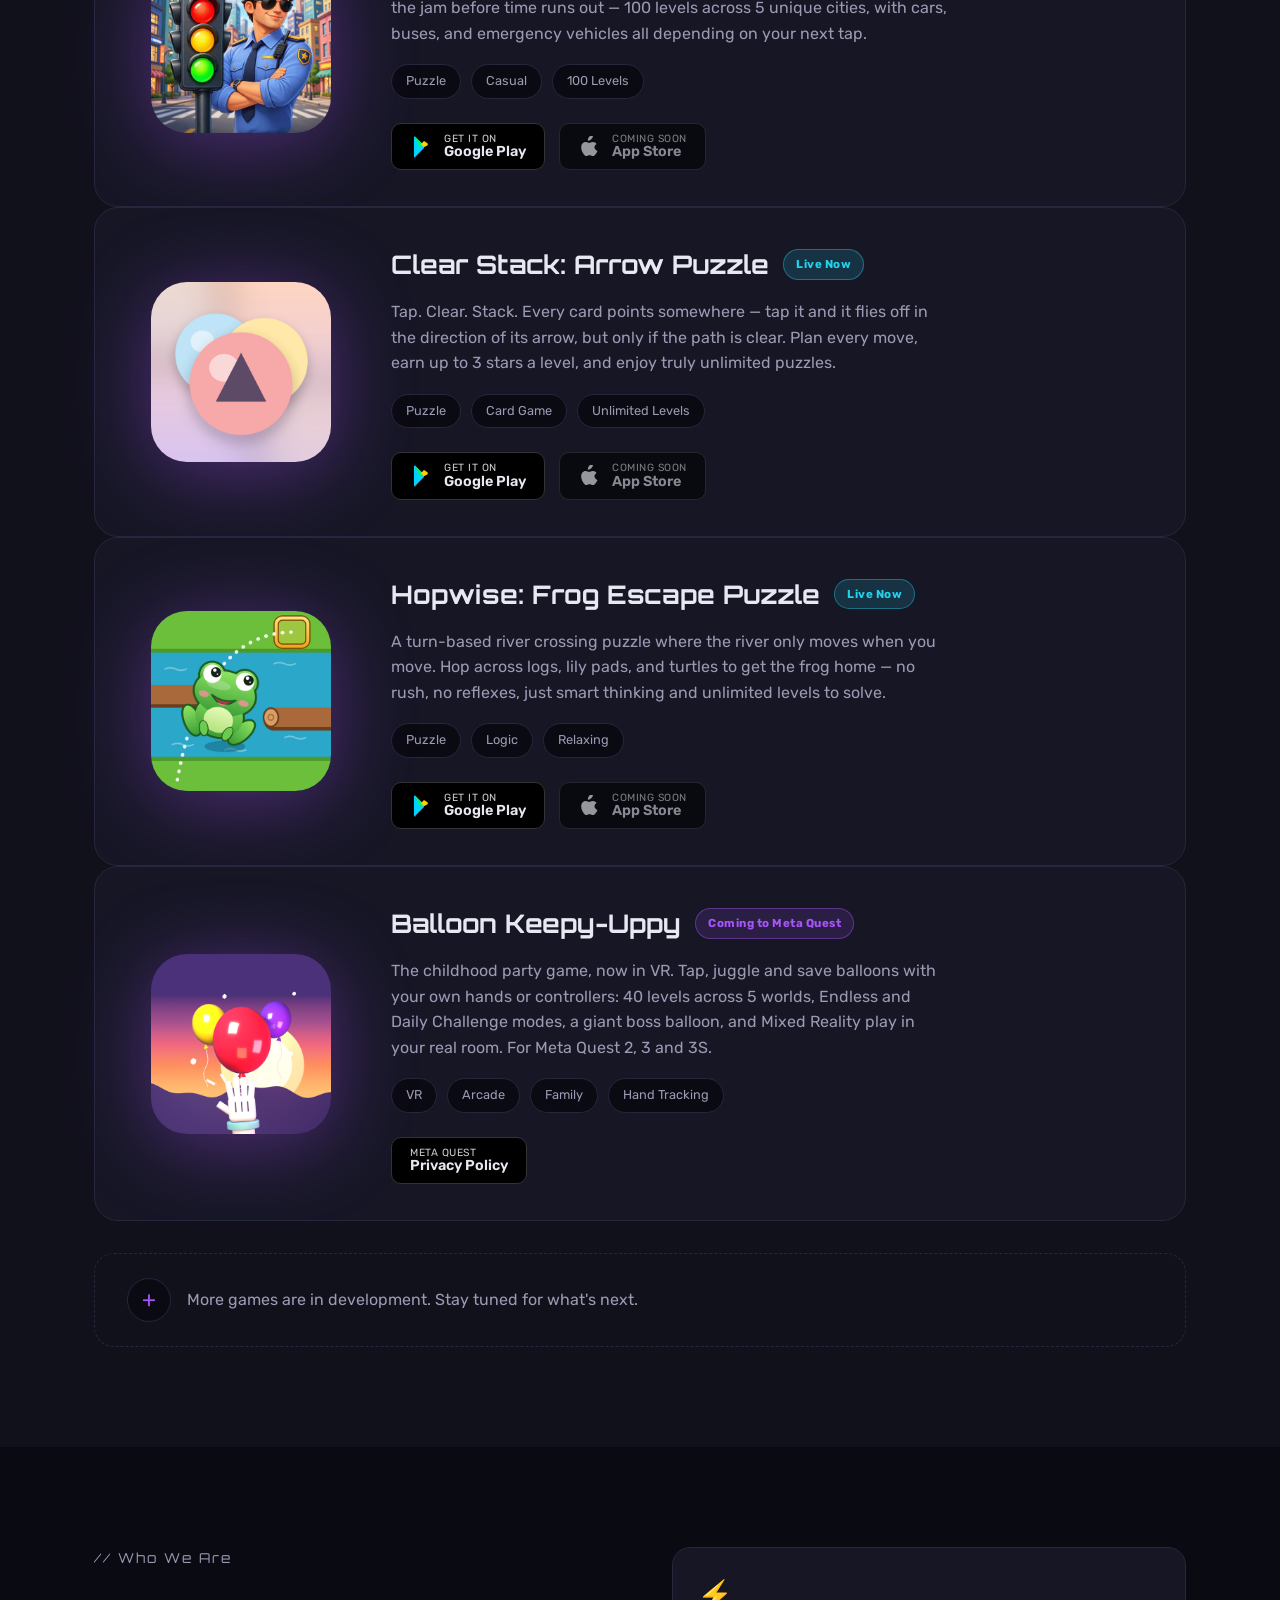
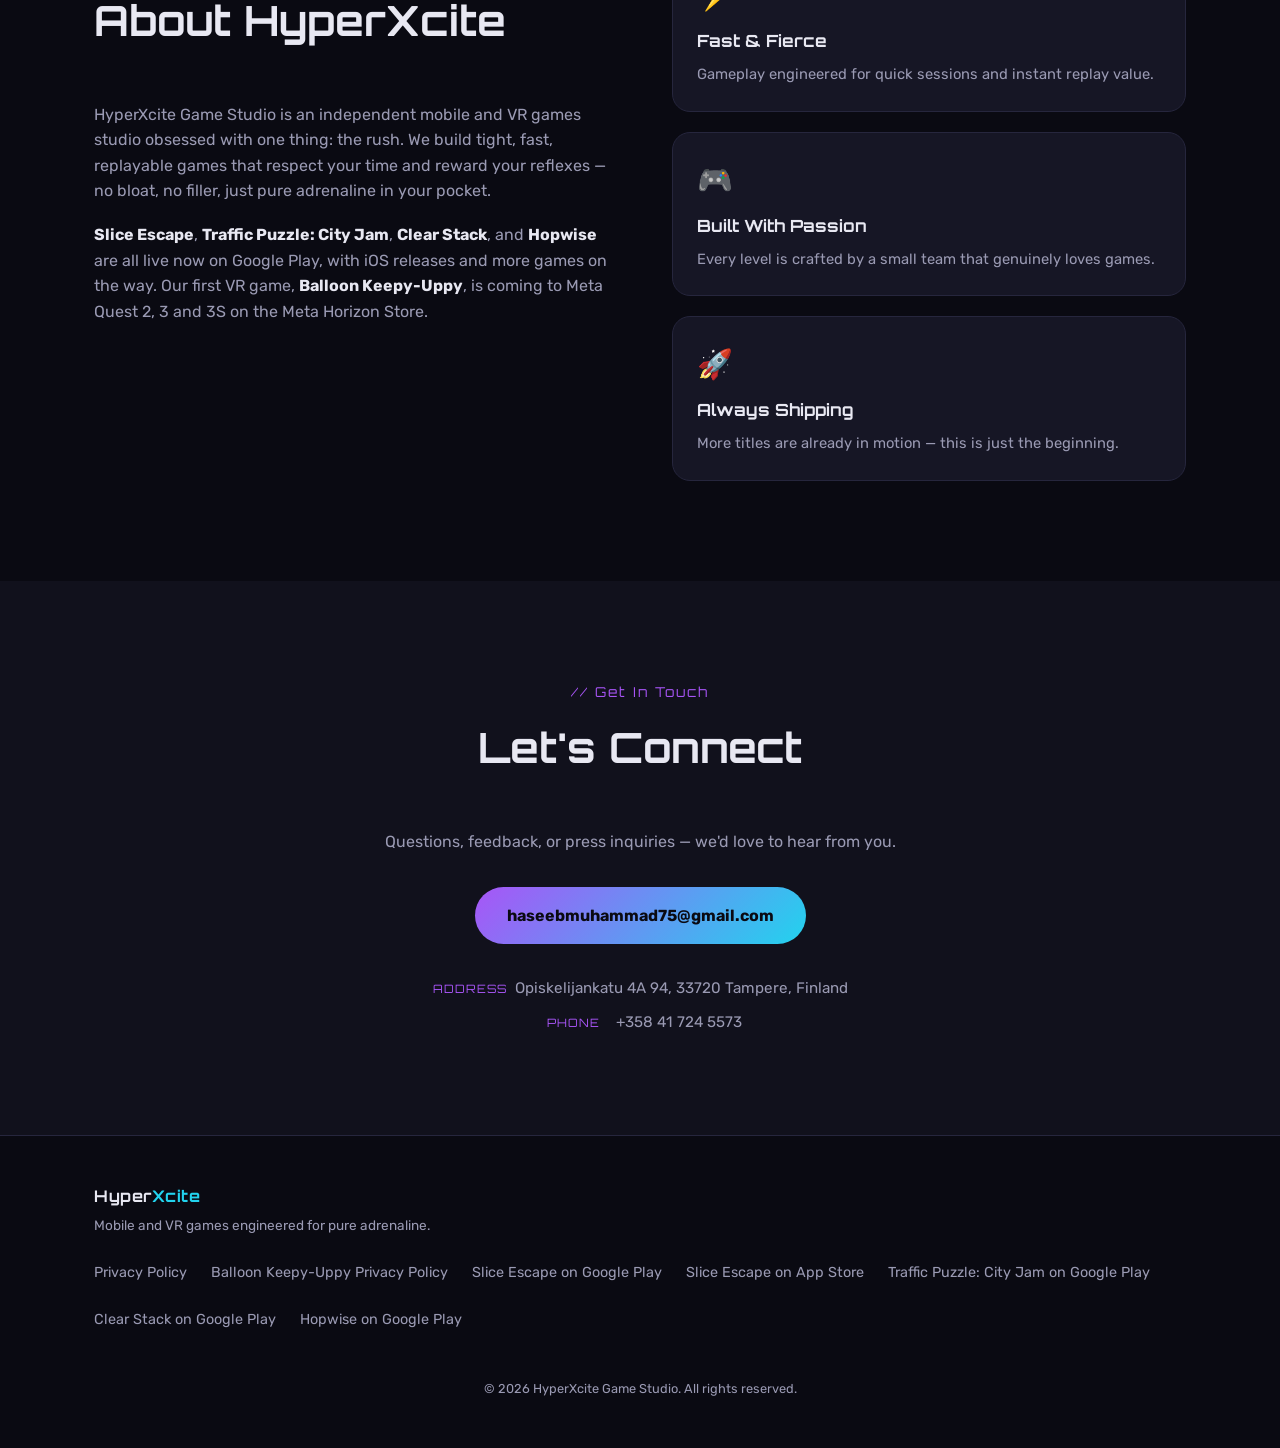
==== commit 8b39d056: "Use studio name HyperXcite Game Studio and add Balloon Keepy-Uppy (Meta Quest) Matches the Meta Hori" ====
--- a/index.html
+++ b/index.html
@@ -3,10 +3,10 @@
 <head>
 <meta charset="UTF-8">
 <meta name="viewport" content="width=device-width, initial-scale=1.0">
-<title>HyperXcite Studio — Mobile Games Built for the Rush</title>
-<meta name="description" content="HyperXcite Studio creates fast-paced, adrenaline-fueled mobile games. Play Slice Escape now on Google Play.">
-
-<meta property="og:title" content="HyperXcite Studio">
+<title>HyperXcite Game Studio — Mobile &amp; VR Games Built for the Rush</title>
+<meta name="description" content="HyperXcite Game Studio creates fast-paced mobile games and VR games for Meta Quest. Play Slice Escape now on Google Play; Balloon Keepy-Uppy is coming to Meta Quest.">
+
+<meta property="og:title" content="HyperXcite Game Studio">
 <meta property="og:description" content="Fast. Fierce. Fun. Mobile games engineered for pure adrenaline.">
 <meta property="og:type" content="website">
 
@@ -56,9 +56,9 @@
         FOR THE <span class="accent glitch" data-text="RUSH">RUSH</span>
       </h1>
       <p class="hero-sub">
-        HyperXcite Studio crafts fast, fierce, bite-sized mobile games designed to spike
-        your pulse. Four games are out now, from fast-paced arcade action to relaxing
-        puzzle escapes.
+        HyperXcite Game Studio crafts fast, fierce games for mobile and VR, designed to spike
+        your pulse. Four mobile games are out now, from fast-paced arcade action to relaxing
+        puzzle escapes, and Balloon Keepy-Uppy is coming to Meta Quest.
       </p>
       <div class="hero-actions">
         <a class="btn btn-primary" href="#games">Explore Our Games</a>
@@ -274,6 +274,41 @@
         </div>
       </div>
 
+      <div class="game-card">
+        <div class="game-art">
+          <img
+            src="assets/images/balloon-keepy-uppy-icon.png"
+            alt="Balloon Keepy-Uppy app icon"
+            class="game-icon"
+            width="200" height="200" loading="lazy">
+        </div>
+
+        <div class="game-info">
+          <div class="game-heading">
+            <h3>Balloon Keepy-Uppy</h3>
+            <span class="badge badge-soon">Coming to Meta Quest</span>
+          </div>
+          <p class="game-desc">
+            The childhood party game, now in VR. Tap, juggle and save balloons with your own hands
+            or controllers: 40 levels across 5 worlds, Endless and Daily Challenge modes, a giant
+            boss balloon, and Mixed Reality play in your real room. For Meta Quest 2, 3 and 3S.
+          </p>
+
+          <ul class="game-tags">
+            <li>VR</li>
+            <li>Arcade</li>
+            <li>Family</li>
+            <li>Hand Tracking</li>
+          </ul>
+
+          <div class="game-actions">
+            <a class="store-badge store-badge--sm" href="balloon-keepy-uppy-privacy.html" aria-label="Balloon Keepy-Uppy privacy policy">
+              <span class="store-badge-text"><small>META QUEST</small>Privacy Policy</span>
+            </a>
+          </div>
+        </div>
+      </div>
+
       <div class="more-games">
         <div class="more-games-icon" aria-hidden="true">+</div>
         <p>More games are in development. Stay tuned for what's next.</p>
@@ -287,14 +322,15 @@
         <p class="section-tag">// Who We Are</p>
         <h2 class="section-title">About HyperXcite</h2>
         <p>
-          HyperXcite Studio is an independent mobile games studio obsessed with one thing:
+          HyperXcite Game Studio is an independent mobile and VR games studio obsessed with one thing:
           the rush. We build tight, fast, replayable games that respect your time and reward
           your reflexes — no bloat, no filler, just pure adrenaline in your pocket.
         </p>
         <p>
           <strong>Slice Escape</strong>, <strong>Traffic Puzzle: City Jam</strong>,
           <strong>Clear Stack</strong>, and <strong>Hopwise</strong> are all live now on
-          Google Play, with iOS releases and more games on the way.
+          Google Play, with iOS releases and more games on the way. Our first VR game,
+          <strong>Balloon Keepy-Uppy</strong>, is coming to Meta Quest 2, 3 and 3S on the Meta Horizon Store.
         </p>
       </div>
 
@@ -338,17 +374,18 @@
   <div class="container footer-inner">
     <div class="footer-brand">
       <span class="logo-text small">Hyper<span class="accent">Xcite</span></span>
-      <p>Mobile games engineered for pure adrenaline.</p>
+      <p>Mobile and VR games engineered for pure adrenaline.</p>
     </div>
     <div class="footer-links">
       <a href="privacy.html">Privacy Policy</a>
+      <a href="balloon-keepy-uppy-privacy.html">Balloon Keepy-Uppy Privacy Policy</a>
       <a href="https://play.google.com/store/apps/details?id=com.hyperxcite.sliceescape&hl=en" target="_blank" rel="noopener">Slice Escape on Google Play</a>
       <a href="https://apps.apple.com/us/app/slice-escape-pizza-runner/id6752580755" target="_blank" rel="noopener">Slice Escape on App Store</a>
       <a href="https://play.google.com/store/apps/details?id=com.hyperxcite.trafficcommander" target="_blank" rel="noopener">Traffic Puzzle: City Jam on Google Play</a>
       <a href="https://play.google.com/store/apps/details?id=com.hyperxcite.clearstack" target="_blank" rel="noopener">Clear Stack on Google Play</a>
       <a href="https://play.google.com/store/apps/details?id=com.hyperxcite.hopwise" target="_blank" rel="noopener">Hopwise on Google Play</a>
     </div>
-    <p class="footer-copy">© 2026 HyperXcite Studio. All rights reserved.</p>
+    <p class="footer-copy">© 2026 HyperXcite Game Studio. All rights reserved.</p>
   </div>
 </footer>
 
--- a/assets/css/style.css
+++ b/assets/css/style.css
@@ -309,6 +309,12 @@
   border: 1px solid rgba(34,211,238,0.4);
 }
 
+.badge-soon {
+  background: rgba(168,85,247,0.15);
+  color: var(--purple);
+  border: 1px solid rgba(168,85,247,0.4);
+}
+
 .game-desc { color: var(--text-muted); margin-bottom: 18px; max-width: 560px; }
 
 .game-tags { display: flex; gap: 10px; list-style: none; margin-bottom: 24px; flex-wrap: wrap; }
